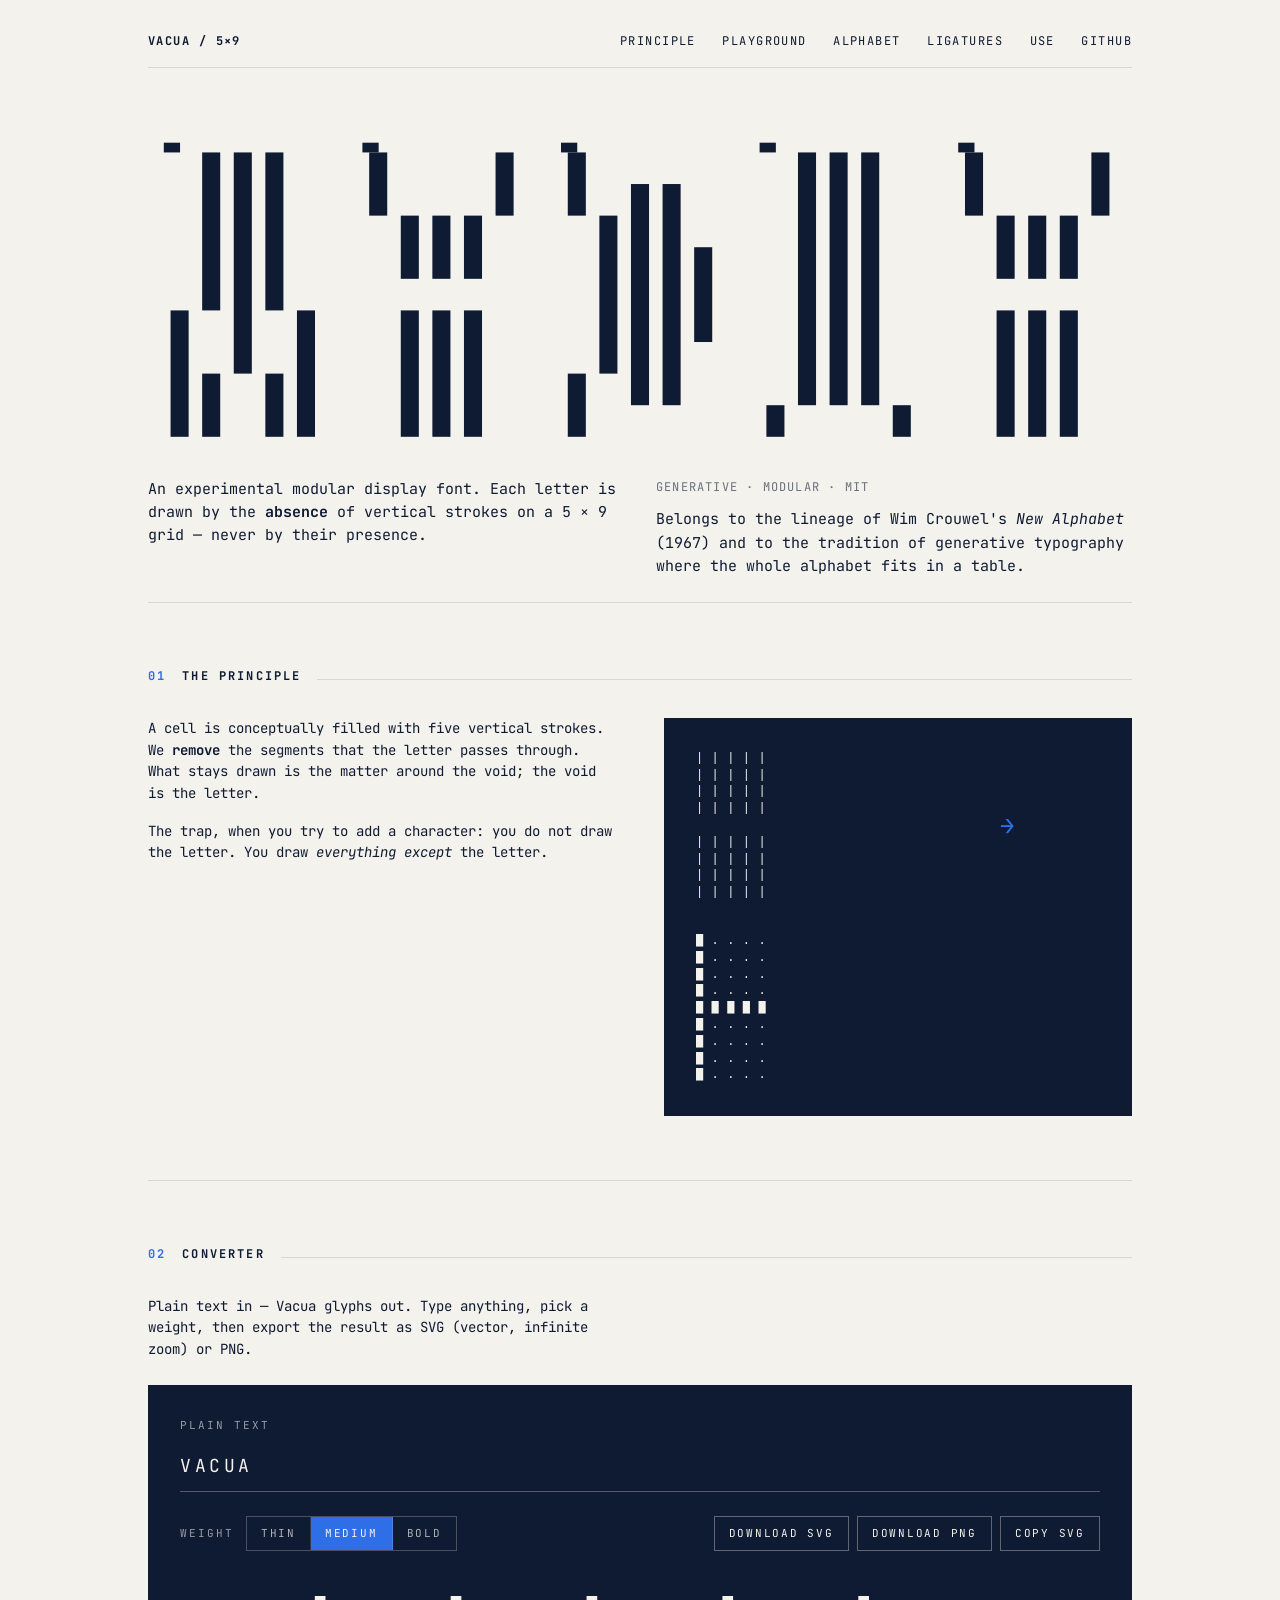
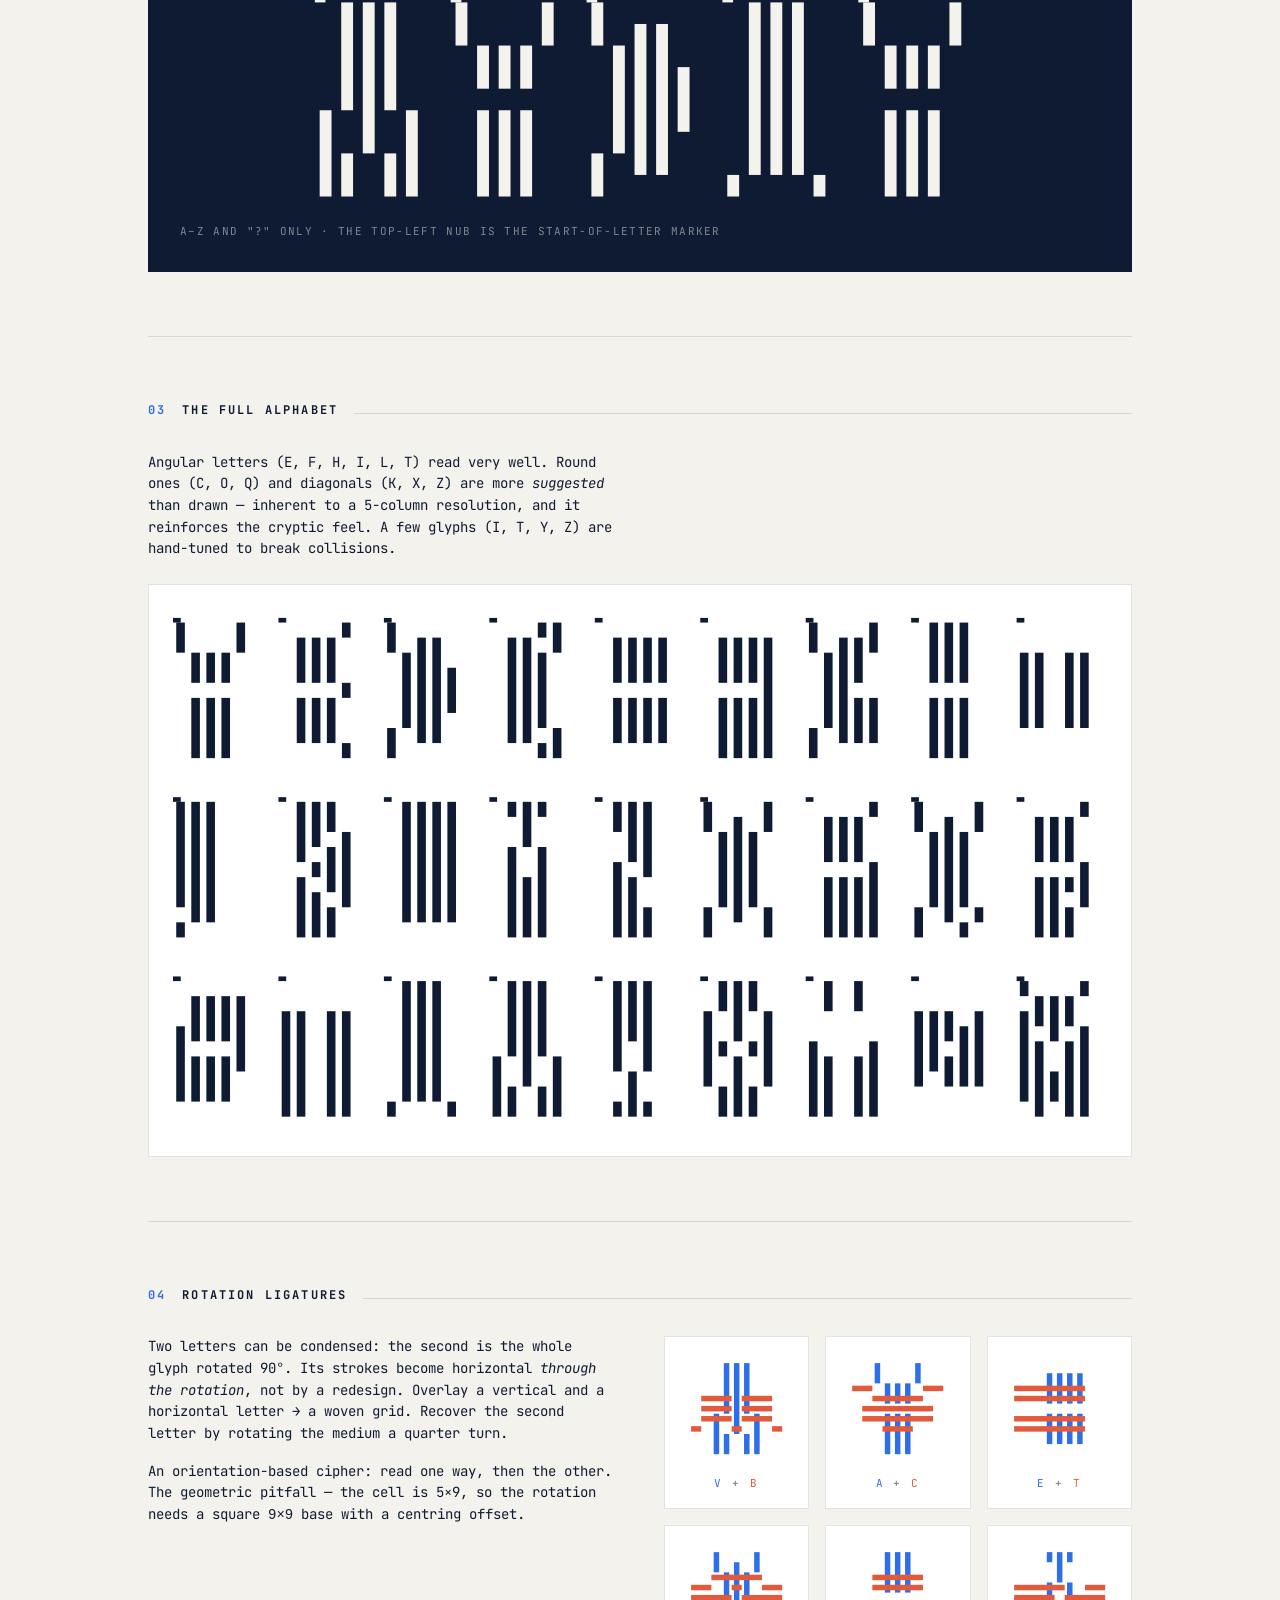
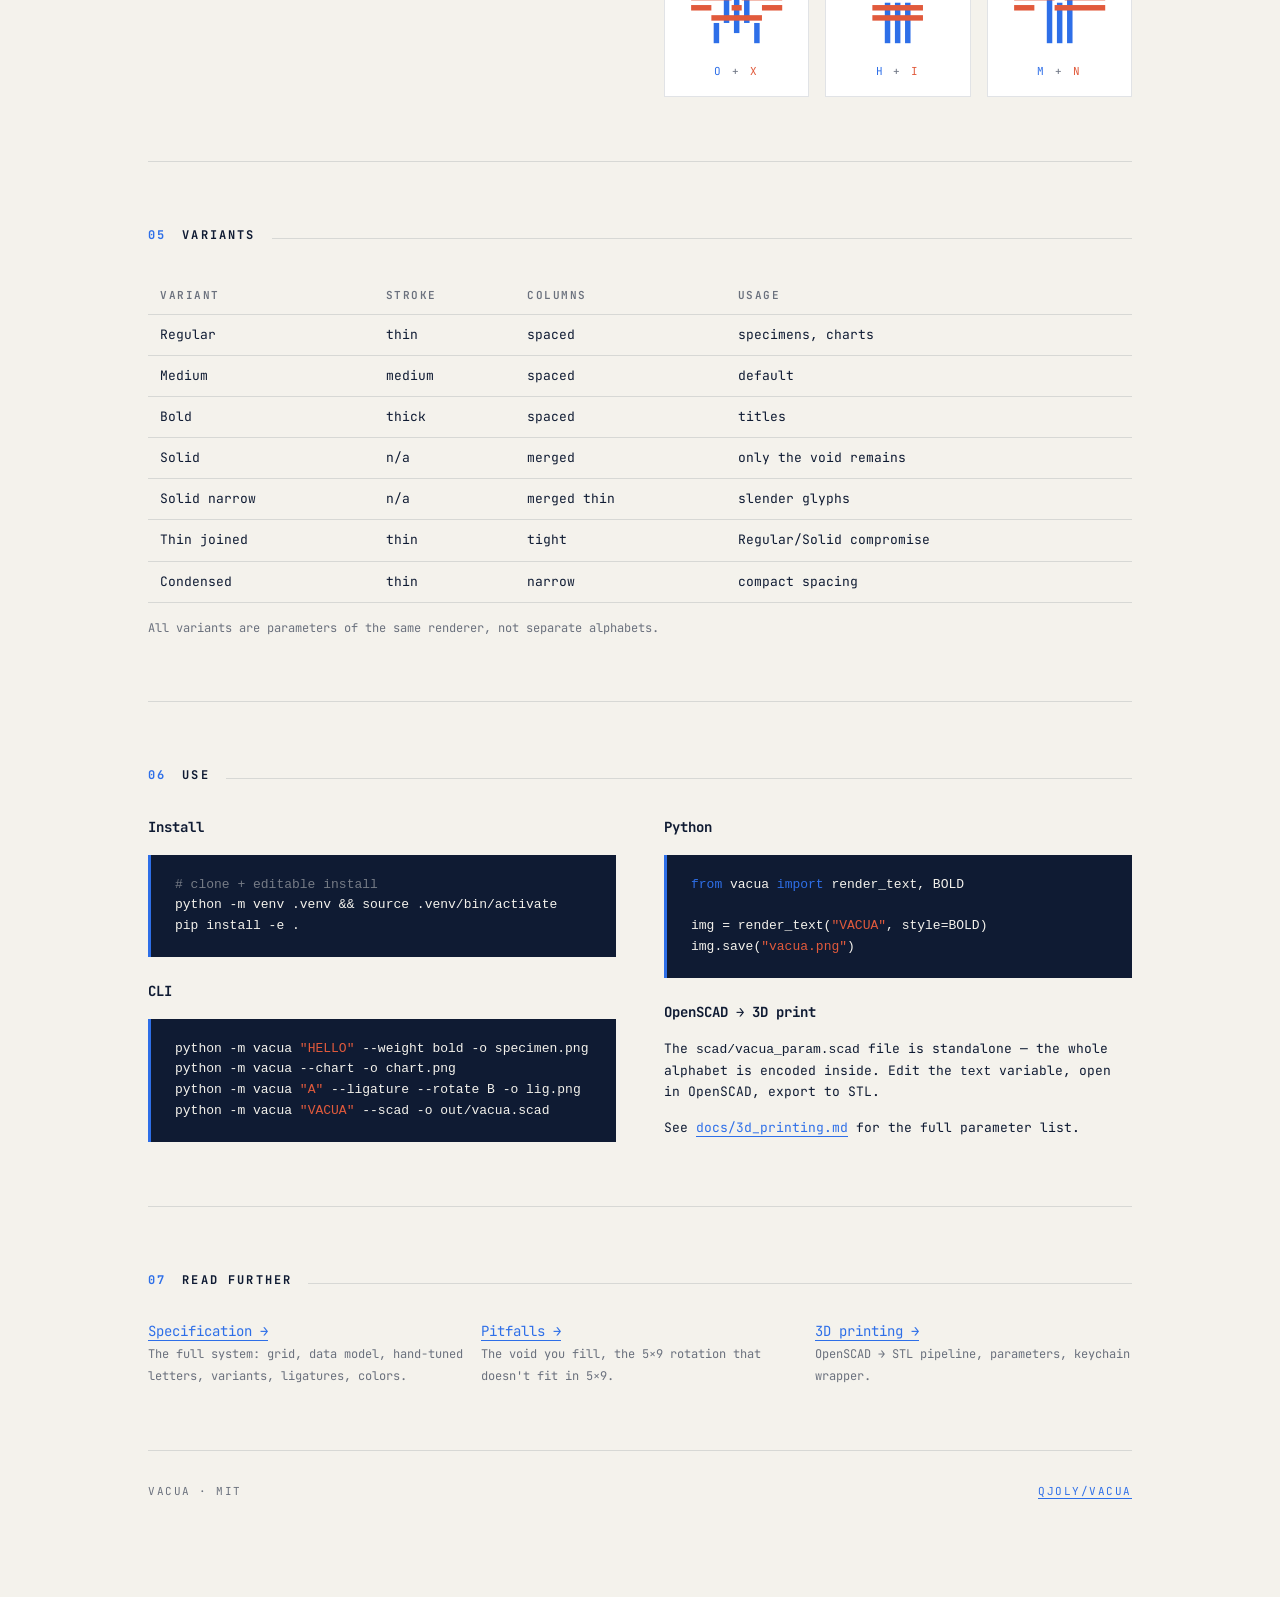
==== docs/index.html @ 7e3980c3 "Add GitHub Pages site — generative SVG renderer + text→Vacua converter Single-page docs/ site that m" ====
<!doctype html>
<html lang="en">
<head>
<meta charset="utf-8">
<meta name="viewport" content="width=device-width, initial-scale=1">
<title>Vacua — a negative-space font</title>
<meta name="description" content="Vacua: an experimental modular font where each letter is drawn by the absence of vertical strokes on a 5×9 grid.">
<link rel="canonical" href="https://qjoly.github.io/vacua/">

<!-- Open Graph (Discord, Facebook, LinkedIn, Bluesky, Slack, …) -->
<meta property="og:type" content="website">
<meta property="og:site_name" content="Vacua">
<meta property="og:title" content="Vacua — a negative-space font">
<meta property="og:description" content="An experimental modular display font. Each letter is drawn by the absence of vertical strokes on a 5 × 9 grid — never by their presence.">
<meta property="og:url" content="https://qjoly.github.io/vacua/">
<meta property="og:image" content="https://qjoly.github.io/vacua/og.png">
<meta property="og:image:width" content="1200">
<meta property="og:image:height" content="630">
<meta property="og:image:alt" content="The word VACUA rendered in the Vacua negative-space font.">
<meta property="og:locale" content="en_US">

<!-- Twitter / X -->
<meta name="twitter:card" content="summary_large_image">
<meta name="twitter:title" content="Vacua — a negative-space font">
<meta name="twitter:description" content="An experimental modular display font. Each letter is the absence of vertical strokes on a 5 × 9 grid.">
<meta name="twitter:image" content="https://qjoly.github.io/vacua/og.png">
<meta name="twitter:image:alt" content="The word VACUA rendered in the Vacua negative-space font.">
<meta name="twitter:creator" content="@qjoly">

<!-- Discord embed accent color -->
<meta name="theme-color" content="#F4F2EC">

<link rel="preconnect" href="https://fonts.googleapis.com">
<link rel="preconnect" href="https://fonts.gstatic.com" crossorigin>
<link href="https://fonts.googleapis.com/css2?family=JetBrains+Mono:wght@400;500;700&display=swap" rel="stylesheet">
<link rel="stylesheet" href="style.css">
</head>
<body>
<div class="page">

  <header class="top">
    <div class="brand">VACUA / 5×9</div>
    <nav>
      <a href="#principle">Principle</a>
      <a href="#play">Playground</a>
      <a href="#alphabet">Alphabet</a>
      <a href="#ligatures">Ligatures</a>
      <a href="#use">Use</a>
      <a href="https://github.com/qjoly/vacua">GitHub</a>
    </nav>
  </header>

  <div class="hero">
    <div class="word" id="hero-word"></div>
    <div class="strap">
      <p>
        An experimental modular display font. Each letter is drawn by the
        <strong>absence</strong> of vertical strokes on a 5 × 9 grid &mdash;
        never by their presence.
      </p>
      <div>
        <div class="meta">Generative · Modular · MIT</div>
        <p style="margin-top:12px">
          Belongs to the lineage of Wim Crouwel's <em>New Alphabet</em> (1967)
          and to the tradition of generative typography where the whole
          alphabet fits in a table.
        </p>
      </div>
    </div>
  </div>

  <section id="principle">
    <h2 class="section-title" data-num="01">The principle</h2>
    <div class="two-col">
      <div>
        <p>
          A cell is conceptually filled with five vertical strokes. We
          <strong>remove</strong> the segments that the letter passes through.
          What stays drawn is the matter around the void; the void is the
          letter.
        </p>
        <p>
          The trap, when you try to add a character: you do not draw the
          letter. You draw <em>everything except</em> the letter.
        </p>
      </div>
      <div class="principle-demo">
<pre>| | | | |
| | | | |
| | | | |
| | | | |

| | | | |
| | | | |
| | | | |
| | | | |</pre>
        <div class="arrow">&rarr;</div>
<pre>█ . . . .
█ . . . .
█ . . . .
█ . . . .
█ █ █ █ █
█ . . . .
█ . . . .
█ . . . .
█ . . . .</pre>
      </div>
    </div>
  </section>

  <section id="play">
    <h2 class="section-title" data-num="02">Converter</h2>
    <p style="margin-bottom:24px; max-width:60ch;">
      Plain text in &mdash; Vacua glyphs out. Type anything, pick a weight,
      then export the result as SVG (vector, infinite zoom) or PNG.
    </p>
    <div class="playground">
      <label for="vacua-input">Plain text</label>
      <input id="vacua-input" type="text" value="VACUA" spellcheck="false" autocomplete="off" placeholder="HELLO WORLD">

      <div class="controls">
        <div class="ctrl">
          <span class="ctrl-label">Weight</span>
          <div class="seg" id="weight-seg">
            <button type="button" data-w="thin">Thin</button>
            <button type="button" data-w="medium" class="on">Medium</button>
            <button type="button" data-w="bold">Bold</button>
          </div>
        </div>
        <div class="ctrl-spacer"></div>
        <div class="ctrl-actions">
          <button type="button" id="dl-svg">Download SVG</button>
          <button type="button" id="dl-png">Download PNG</button>
          <button type="button" id="copy-svg">Copy SVG</button>
        </div>
      </div>

      <div class="render" id="vacua-render"></div>
      <div class="hint" id="convert-hint">A–Z and "?" only · the top-left nub is the start-of-letter marker</div>
    </div>
  </section>

  <section id="alphabet">
    <h2 class="section-title" data-num="03">The full alphabet</h2>
    <p style="margin-bottom:24px; max-width:60ch;">
      Angular letters (E, F, H, I, L, T) read very well. Round ones (C, O, Q)
      and diagonals (K, X, Z) are more <em>suggested</em> than drawn &mdash;
      inherent to a 5-column resolution, and it reinforces the cryptic feel.
      A few glyphs (I, T, Y, Z) are hand-tuned to break collisions.
    </p>
    <div class="chart-wrap" id="chart"></div>
  </section>

  <section id="ligatures">
    <h2 class="section-title" data-num="04">Rotation ligatures</h2>
    <div class="two-col">
      <div>
        <p>
          Two letters can be condensed: the second is the whole glyph rotated
          90°. Its strokes become horizontal <em>through the rotation</em>,
          not by a redesign. Overlay a vertical and a horizontal letter
          &rarr; a woven grid. Recover the second letter by rotating the
          medium a quarter turn.
        </p>
        <p>
          An orientation-based cipher: read one way, then the other. The
          geometric pitfall &mdash; the cell is 5×9, so the rotation needs a
          square <code>9×9</code> base with a centring offset.
        </p>
      </div>
      <div class="lig-grid" id="lig-grid"></div>
    </div>
  </section>

  <section id="variants">
    <h2 class="section-title" data-num="05">Variants</h2>
    <table class="variants-table">
      <thead><tr><th>Variant</th><th>Stroke</th><th>Columns</th><th>Usage</th></tr></thead>
      <tbody>
        <tr><td>Regular</td><td>thin</td><td>spaced</td><td>specimens, charts</td></tr>
        <tr><td>Medium</td><td>medium</td><td>spaced</td><td>default</td></tr>
        <tr><td>Bold</td><td>thick</td><td>spaced</td><td>titles</td></tr>
        <tr><td>Solid</td><td>n/a</td><td>merged</td><td>only the void remains</td></tr>
        <tr><td>Solid narrow</td><td>n/a</td><td>merged thin</td><td>slender glyphs</td></tr>
        <tr><td>Thin joined</td><td>thin</td><td>tight</td><td>Regular/Solid compromise</td></tr>
        <tr><td>Condensed</td><td>thin</td><td>narrow</td><td>compact spacing</td></tr>
      </tbody>
    </table>
    <p style="margin-top:16px; color:var(--muted); font-size:12px;">
      All variants are parameters of the same renderer, not separate alphabets.
    </p>
  </section>

  <section id="use">
    <h2 class="section-title" data-num="06">Use</h2>
    <div class="two-col">
      <div>
        <p><strong>Install</strong></p>
<pre class="code"><span class="c"># clone + editable install</span>
python -m venv .venv &amp;&amp; source .venv/bin/activate
pip install -e .</pre>

        <p style="margin-top:24px"><strong>CLI</strong></p>
<pre class="code">python -m vacua <span class="s">"HELLO"</span> --weight bold -o specimen.png
python -m vacua --chart -o chart.png
python -m vacua <span class="s">"A"</span> --ligature --rotate B -o lig.png
python -m vacua <span class="s">"VACUA"</span> --scad -o out/vacua.scad</pre>
      </div>
      <div>
        <p><strong>Python</strong></p>
<pre class="code"><span class="k">from</span> vacua <span class="k">import</span> render_text, BOLD

img = render_text(<span class="s">"VACUA"</span>, style=BOLD)
img.save(<span class="s">"vacua.png"</span>)</pre>

        <p style="margin-top:24px"><strong>OpenSCAD &rarr; 3D print</strong></p>
        <p style="font-size:13px;">
          The <code>scad/vacua_param.scad</code> file is standalone &mdash; the
          whole alphabet is encoded inside. Edit the <code>text</code>
          variable, open in OpenSCAD, export to STL.
        </p>
        <p style="font-size:13px;">
          See <a href="3d_printing.md">docs/3d_printing.md</a> for the full
          parameter list.
        </p>
      </div>
    </div>
  </section>

  <section id="docs">
    <h2 class="section-title" data-num="07">Read further</h2>
    <ul style="list-style:none; padding:0; margin:0; display:grid; grid-template-columns:repeat(auto-fit,minmax(220px,1fr)); gap:16px;">
      <li><a href="specification.md">Specification &rarr;</a><br><span style="color:var(--muted); font-size:12px;">The full system: grid, data model, hand-tuned letters, variants, ligatures, colors.</span></li>
      <li><a href="pitfalls.md">Pitfalls &rarr;</a><br><span style="color:var(--muted); font-size:12px;">The void you fill, the 5×9 rotation that doesn't fit in 5×9.</span></li>
      <li><a href="3d_printing.md">3D printing &rarr;</a><br><span style="color:var(--muted); font-size:12px;">OpenSCAD → STL pipeline, parameters, keychain wrapper.</span></li>
    </ul>
  </section>

  <footer class="bottom">
    <div>VACUA · MIT</div>
    <div><a href="https://github.com/qjoly/vacua">qjoly/vacua</a></div>
  </footer>

</div>

<script src="vacua.js"></script>
<script>
  // Hero — large "VACUA".
  document.getElementById("hero-word").innerHTML =
    Vacua.renderWord("VACUA", { cell: 28, barW: 16, gap: 36 });

  // Converter — text → Vacua SVG, with weight selector and export.
  const input = document.getElementById("vacua-input");
  const render = document.getElementById("vacua-render");
  const hint = document.getElementById("convert-hint");
  const weightSeg = document.getElementById("weight-seg");

  // barW per weight, at cell=20.
  const WEIGHTS = { thin: 6, medium: 11, bold: 15 };
  let weight = "medium";

  function currentText() {
    return (input.value || "").toUpperCase();
  }

  function unsupportedChars(t) {
    const bad = new Set();
    for (const ch of t) {
      if (ch === " ") continue;
      if (!Vacua.INK_BANDS[ch]) bad.add(ch);
    }
    return [...bad];
  }

  function paint() {
    const t = currentText() || " ";
    const barW = WEIGHTS[weight];
    render.innerHTML = Vacua.renderWord(t, { cell: 20, barW, gap: 26, color: "#F4F2EC" });
    const bad = unsupportedChars(t);
    if (bad.length) {
      hint.textContent = `Ignored (not in alphabet): ${bad.map(c => JSON.stringify(c)).join(" ")}`;
      hint.style.color = "#E15A3C";
    } else {
      hint.textContent = `A–Z and "?" only · the top-left nub is the start-of-letter marker`;
      hint.style.color = "";
    }
  }

  input.addEventListener("input", paint);
  weightSeg.addEventListener("click", e => {
    const btn = e.target.closest("button[data-w]");
    if (!btn) return;
    weight = btn.dataset.w;
    [...weightSeg.querySelectorAll("button")].forEach(b => b.classList.toggle("on", b === btn));
    paint();
  });
  paint();

  // Exports — re-render at a chosen color for download (dark on paper).
  function exportSVG() {
    const t = currentText() || " ";
    return Vacua.renderWord(t, { cell: 20, barW: WEIGHTS[weight], gap: 26, color: "#0F1B33" });
  }

  function safeName() {
    const t = currentText().replace(/[^A-Z0-9?]+/g, "_").replace(/^_+|_+$/g, "");
    return (t || "vacua") + "-" + weight;
  }

  function downloadBlob(blob, filename) {
    const url = URL.createObjectURL(blob);
    const a = document.createElement("a");
    a.href = url; a.download = filename;
    document.body.appendChild(a); a.click(); a.remove();
    setTimeout(() => URL.revokeObjectURL(url), 1000);
  }

  document.getElementById("dl-svg").addEventListener("click", () => {
    downloadBlob(new Blob([exportSVG()], { type: "image/svg+xml" }), safeName() + ".svg");
  });

  document.getElementById("dl-png").addEventListener("click", () => {
    const svgText = exportSVG();
    // Parse the SVG to read its viewBox → target 4× upscale for crispness.
    const vb = svgText.match(/viewBox="([^"]+)"/);
    const [, , w, h] = (vb ? vb[1] : "0 0 100 100").split(/\s+/).map(Number);
    const scale = 4;
    const canvas = document.createElement("canvas");
    canvas.width = Math.ceil(w * scale);
    canvas.height = Math.ceil(h * scale);
    const ctx = canvas.getContext("2d");
    ctx.fillStyle = "#F4F2EC";
    ctx.fillRect(0, 0, canvas.width, canvas.height);
    const img = new Image();
    const blob = new Blob([svgText], { type: "image/svg+xml" });
    const url = URL.createObjectURL(blob);
    img.onload = () => {
      ctx.drawImage(img, 0, 0, canvas.width, canvas.height);
      URL.revokeObjectURL(url);
      canvas.toBlob(b => downloadBlob(b, safeName() + ".png"), "image/png");
    };
    img.src = url;
  });

  document.getElementById("copy-svg").addEventListener("click", async () => {
    const btn = document.getElementById("copy-svg");
    const orig = btn.textContent;
    try {
      await navigator.clipboard.writeText(exportSVG());
      btn.textContent = "Copied ✓";
    } catch {
      btn.textContent = "Copy failed";
    }
    setTimeout(() => { btn.textContent = orig; }, 1400);
  });

  // Full alphabet chart.
  document.getElementById("chart").innerHTML = Vacua.renderChart({ cell: 14, barW: 8, cols: 9 });

  // Some pretty ligature pairs.
  const pairs = [["V","B"], ["A","C"], ["E","T"], ["O","X"], ["H","I"], ["M","N"]];
  document.getElementById("lig-grid").innerHTML = pairs.map(([a,b]) => `
    <div class="lig-cell">
      ${Vacua.renderLigature(a, b, { cell: 12, barW: 6.5 })}
      <div class="pair"><span class="a">${a}</span> + <span class="b">${b}</span></div>
    </div>`).join("");
</script>
</body>
</html>
---- docs/style.css ----
/* Vacua — site stylesheet.
   Palette from docs/specification.md §8:
     paper #F4F2EC, dark #0F1B33, blue #2E6FE8, red #E15A3C. */

:root {
  --paper: #F4F2EC;
  --dark: #0F1B33;
  --blue: #2E6FE8;
  --red: #E15A3C;
  --line: rgba(15, 27, 51, 0.12);
  --muted: rgba(15, 27, 51, 0.6);
  --cell: 14px;
}

* { box-sizing: border-box; }

html, body {
  margin: 0;
  padding: 0;
  background: var(--paper);
  color: var(--dark);
  font-family: "JetBrains Mono", "IBM Plex Mono", "SF Mono", ui-monospace, Menlo, monospace;
  font-size: 14px;
  line-height: 1.55;
  -webkit-font-smoothing: antialiased;
}

a { color: var(--blue); text-decoration: none; border-bottom: 1px solid currentColor; }
a:hover { color: var(--red); }

/* The whole page rides on a 5-column grid — quiet reference to the glyph grid. */
.page {
  max-width: 1080px;
  margin: 0 auto;
  padding: 32px clamp(16px, 4vw, 48px) 96px;
}

header.top {
  display: flex;
  justify-content: space-between;
  align-items: baseline;
  padding-bottom: 16px;
  border-bottom: 1px solid var(--line);
  font-size: 12px;
  letter-spacing: 0.12em;
  text-transform: uppercase;
}
header.top .brand { font-weight: 700; }
header.top nav a { margin-left: 18px; border: 0; color: var(--dark); }
header.top nav a:hover { color: var(--blue); }

/* HERO ───────────────────────────────────────────────────────── */
.hero {
  padding: 56px 0 24px;
  border-bottom: 1px solid var(--line);
}
.hero .word {
  width: 100%;
  display: block;
}
.hero .word svg {
  width: 100%;
  height: auto;
  display: block;
}
.hero .strap {
  display: grid;
  grid-template-columns: 1fr 1fr;
  gap: 32px;
  margin-top: 32px;
  font-size: 15px;
}
.hero .strap p { margin: 0; }
.hero .strap .meta { color: var(--muted); font-size: 12px; letter-spacing: 0.1em; text-transform: uppercase; }
@media (max-width: 720px) { .hero .strap { grid-template-columns: 1fr; } }

/* SECTIONS ───────────────────────────────────────────────────── */
section { padding: 64px 0; border-bottom: 1px solid var(--line); }
section:last-of-type { border-bottom: 0; }

h2.section-title {
  margin: 0 0 32px;
  font-size: 12px;
  letter-spacing: 0.18em;
  text-transform: uppercase;
  font-weight: 700;
  display: flex;
  align-items: baseline;
  gap: 16px;
}
h2.section-title::before {
  content: attr(data-num);
  color: var(--blue);
  font-weight: 700;
}
h2.section-title::after {
  content: "";
  flex: 1;
  height: 1px;
  background: var(--line);
}

.two-col {
  display: grid;
  grid-template-columns: 1fr 1fr;
  gap: 48px;
  align-items: start;
}
@media (max-width: 720px) { .two-col { grid-template-columns: 1fr; gap: 24px; } }

/* PRINCIPLE ──────────────────────────────────────────────────── */
.principle-demo {
  background: var(--dark);
  color: var(--paper);
  padding: 32px;
  display: grid;
  grid-template-columns: 1fr 1fr;
  align-items: center;
  gap: 32px;
  font-family: "JetBrains Mono", monospace;
}
.principle-demo pre {
  margin: 0;
  font-size: 12px;
  line-height: 1.4;
  white-space: pre;
  letter-spacing: 0.05em;
}
.principle-demo .arrow {
  text-align: center;
  font-size: 24px;
  color: var(--blue);
}
@media (max-width: 720px) {
  .principle-demo { grid-template-columns: 1fr; }
  .principle-demo .arrow { transform: rotate(90deg); }
}

/* PLAYGROUND ─────────────────────────────────────────────────── */
.playground {
  background: var(--dark);
  color: var(--paper);
  padding: 32px;
}
.playground label {
  display: block;
  font-size: 11px;
  letter-spacing: 0.18em;
  text-transform: uppercase;
  margin-bottom: 12px;
  color: rgba(244, 242, 236, 0.6);
}
.playground input {
  width: 100%;
  background: transparent;
  border: 0;
  border-bottom: 1px solid rgba(244, 242, 236, 0.3);
  color: var(--paper);
  padding: 8px 0 14px;
  font-family: inherit;
  font-size: 18px;
  letter-spacing: 0.2em;
  text-transform: uppercase;
  outline: none;
}
.playground input:focus { border-bottom-color: var(--blue); }
.playground .render {
  margin-top: 32px;
  min-height: 120px;
  display: flex;
  align-items: center;
  justify-content: center;
}
.playground .render svg {
  max-width: 100%;
  max-height: 220px;
  width: auto;
  height: auto;
}
.playground .hint {
  margin-top: 20px;
  font-size: 11px;
  letter-spacing: 0.12em;
  text-transform: uppercase;
  color: rgba(244, 242, 236, 0.5);
}

/* Converter controls — weight selector + export buttons. */
.playground .controls {
  margin-top: 24px;
  display: flex;
  flex-wrap: wrap;
  align-items: center;
  gap: 24px;
}
.playground .ctrl-spacer { flex: 1; }
.playground .ctrl {
  display: flex;
  align-items: center;
  gap: 12px;
}
.playground .ctrl-label {
  font-size: 11px;
  letter-spacing: 0.18em;
  text-transform: uppercase;
  color: rgba(244, 242, 236, 0.6);
}
.playground .seg {
  display: inline-flex;
  border: 1px solid rgba(244, 242, 236, 0.25);
}
.playground .seg button {
  background: transparent;
  border: 0;
  border-right: 1px solid rgba(244, 242, 236, 0.15);
  color: rgba(244, 242, 236, 0.7);
  font: inherit;
  font-size: 11px;
  letter-spacing: 0.16em;
  text-transform: uppercase;
  padding: 8px 14px;
  cursor: pointer;
}
.playground .seg button:last-child { border-right: 0; }
.playground .seg button:hover { color: var(--paper); }
.playground .seg button.on {
  background: var(--blue);
  color: var(--paper);
}
.playground .ctrl-actions {
  display: flex;
  gap: 8px;
  flex-wrap: wrap;
}
.playground .ctrl-actions button {
  background: transparent;
  border: 1px solid rgba(244, 242, 236, 0.35);
  color: var(--paper);
  font: inherit;
  font-size: 11px;
  letter-spacing: 0.16em;
  text-transform: uppercase;
  padding: 8px 14px;
  cursor: pointer;
  transition: background 0.12s, color 0.12s, border-color 0.12s;
}
.playground .ctrl-actions button:hover {
  background: var(--paper);
  color: var(--dark);
  border-color: var(--paper);
}
.playground .ctrl-actions button:active { background: var(--blue); border-color: var(--blue); color: var(--paper); }

/* CHART ──────────────────────────────────────────────────────── */
.chart-wrap {
  padding: 24px;
  border: 1px solid var(--line);
  background: #FFFFFF;
}
.chart-wrap svg { width: 100%; height: auto; display: block; }

/* LIGATURES ──────────────────────────────────────────────────── */
.lig-grid {
  display: grid;
  grid-template-columns: repeat(auto-fit, minmax(140px, 1fr));
  gap: 16px;
}
.lig-cell {
  border: 1px solid var(--line);
  padding: 16px;
  background: #FFFFFF;
  display: flex;
  flex-direction: column;
  align-items: center;
  gap: 10px;
}
.lig-cell svg { width: 100%; height: auto; max-width: 140px; }
.lig-cell .pair {
  font-size: 11px;
  letter-spacing: 0.18em;
  color: var(--muted);
}
.lig-cell .pair .a { color: var(--blue); }
.lig-cell .pair .b { color: var(--red); }

/* VARIANTS ───────────────────────────────────────────────────── */
.variants-table {
  width: 100%;
  border-collapse: collapse;
  font-size: 13px;
}
.variants-table th, .variants-table td {
  text-align: left;
  padding: 10px 12px;
  border-bottom: 1px solid var(--line);
}
.variants-table th {
  font-size: 11px;
  letter-spacing: 0.14em;
  text-transform: uppercase;
  color: var(--muted);
  font-weight: 600;
}

/* CODE ───────────────────────────────────────────────────────── */
pre.code {
  background: var(--dark);
  color: var(--paper);
  padding: 20px 24px;
  margin: 0;
  font-size: 13px;
  line-height: 1.6;
  overflow-x: auto;
  border-left: 3px solid var(--blue);
}
pre.code .c { color: rgba(244, 242, 236, 0.45); }
pre.code .k { color: var(--blue); }
pre.code .s { color: var(--red); }

/* FOOTER ─────────────────────────────────────────────────────── */
footer.bottom {
  padding-top: 32px;
  border-top: 1px solid var(--line);
  display: flex;
  justify-content: space-between;
  font-size: 11px;
  letter-spacing: 0.14em;
  text-transform: uppercase;
  color: var(--muted);
}

p { margin: 0 0 16px; }
p:last-child { margin-bottom: 0; }

/* Subtle background grid — five vertical lines on the page itself. */
body::before {
  content: "";
  position: fixed;
  inset: 0;
  pointer-events: none;
  background-image: repeating-linear-gradient(
    to right,
    transparent 0,
    transparent calc(20% - 1px),
    rgba(15, 27, 51, 0.025) calc(20% - 1px),
    rgba(15, 27, 51, 0.025) 20%
  );
  z-index: -1;
}
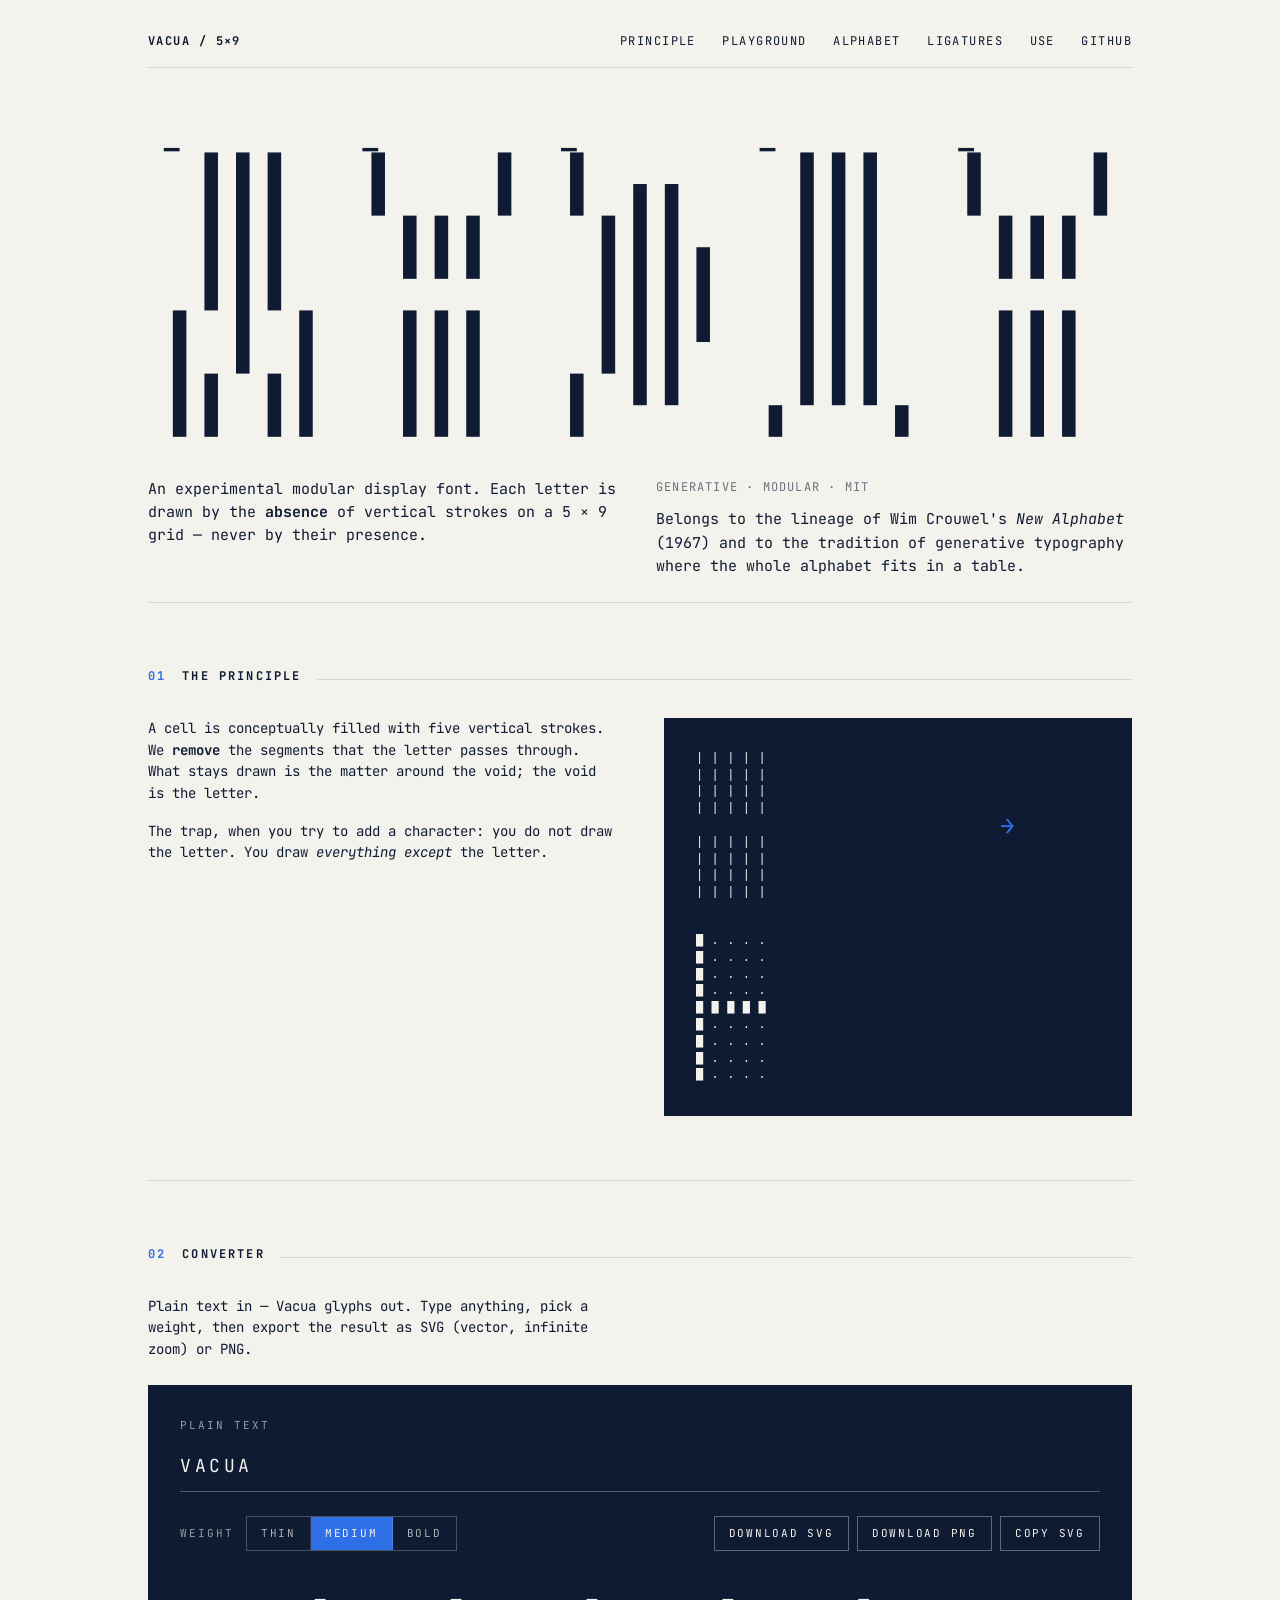
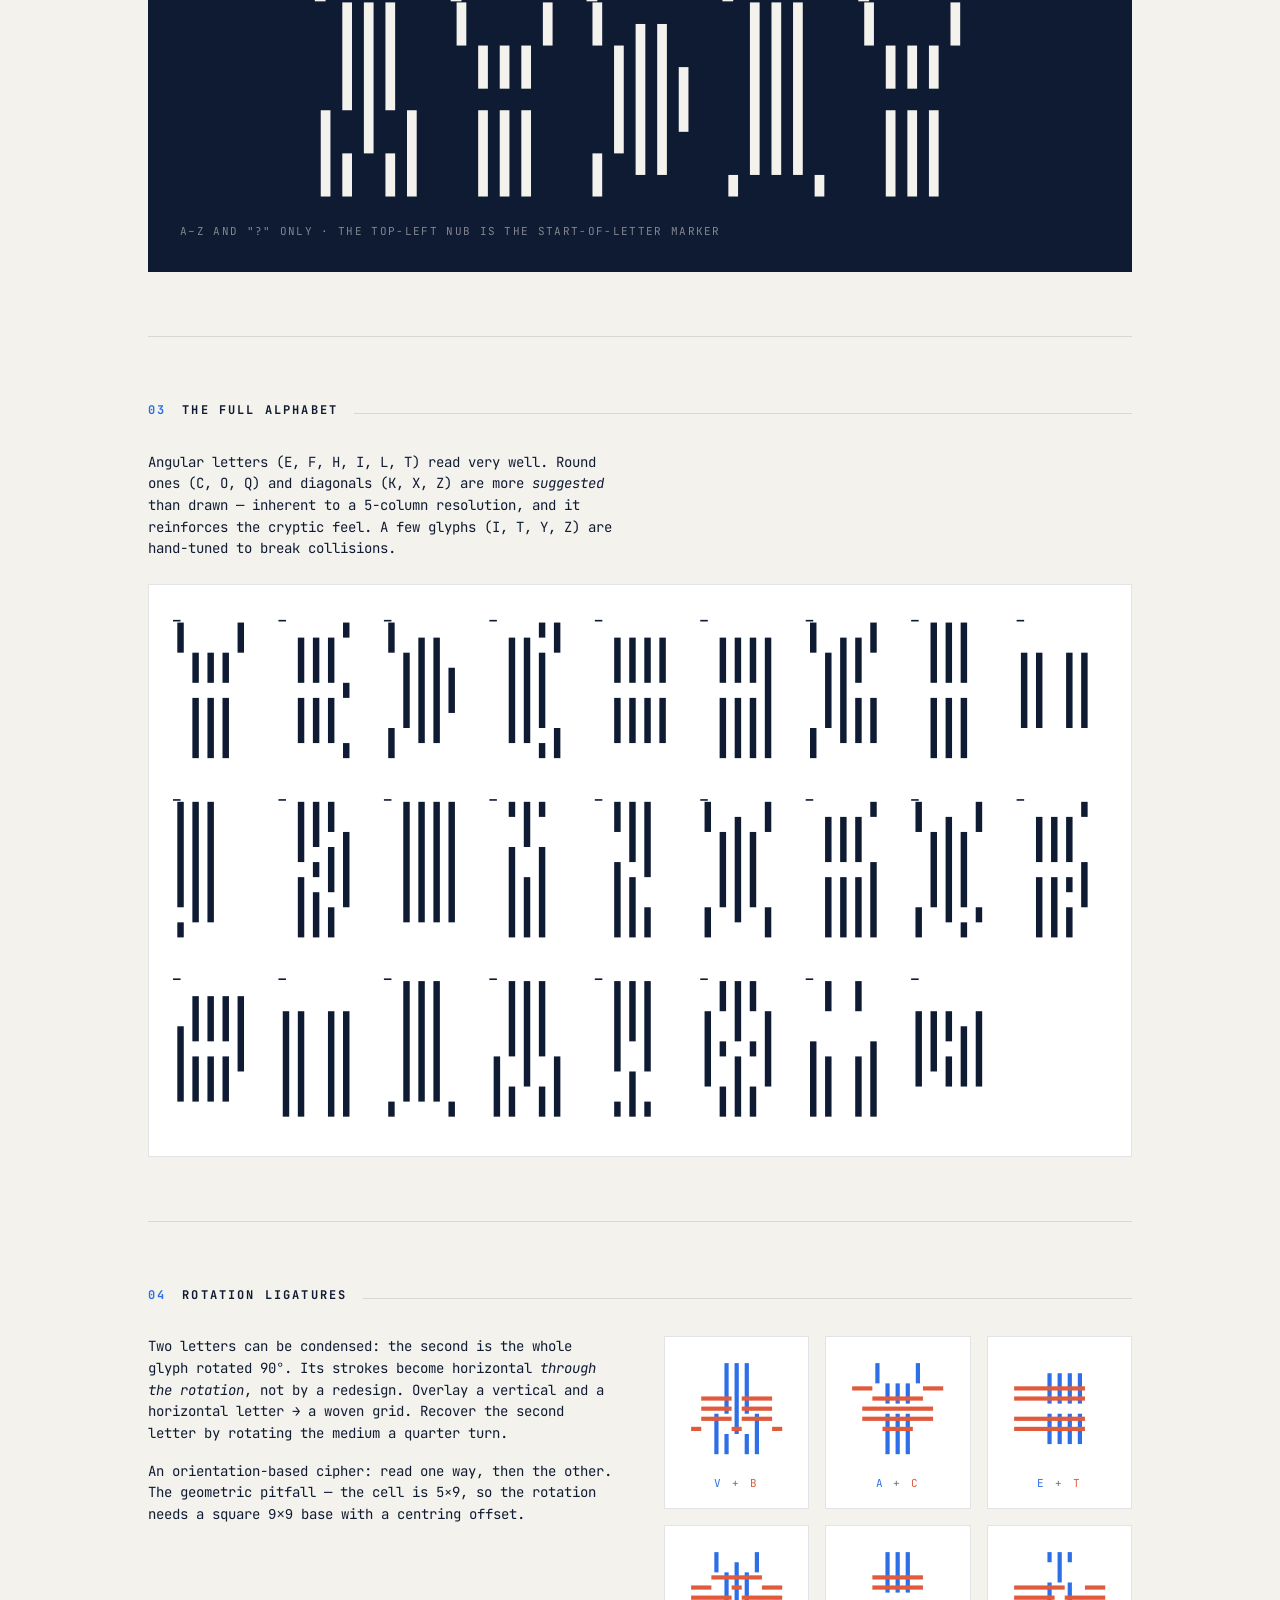
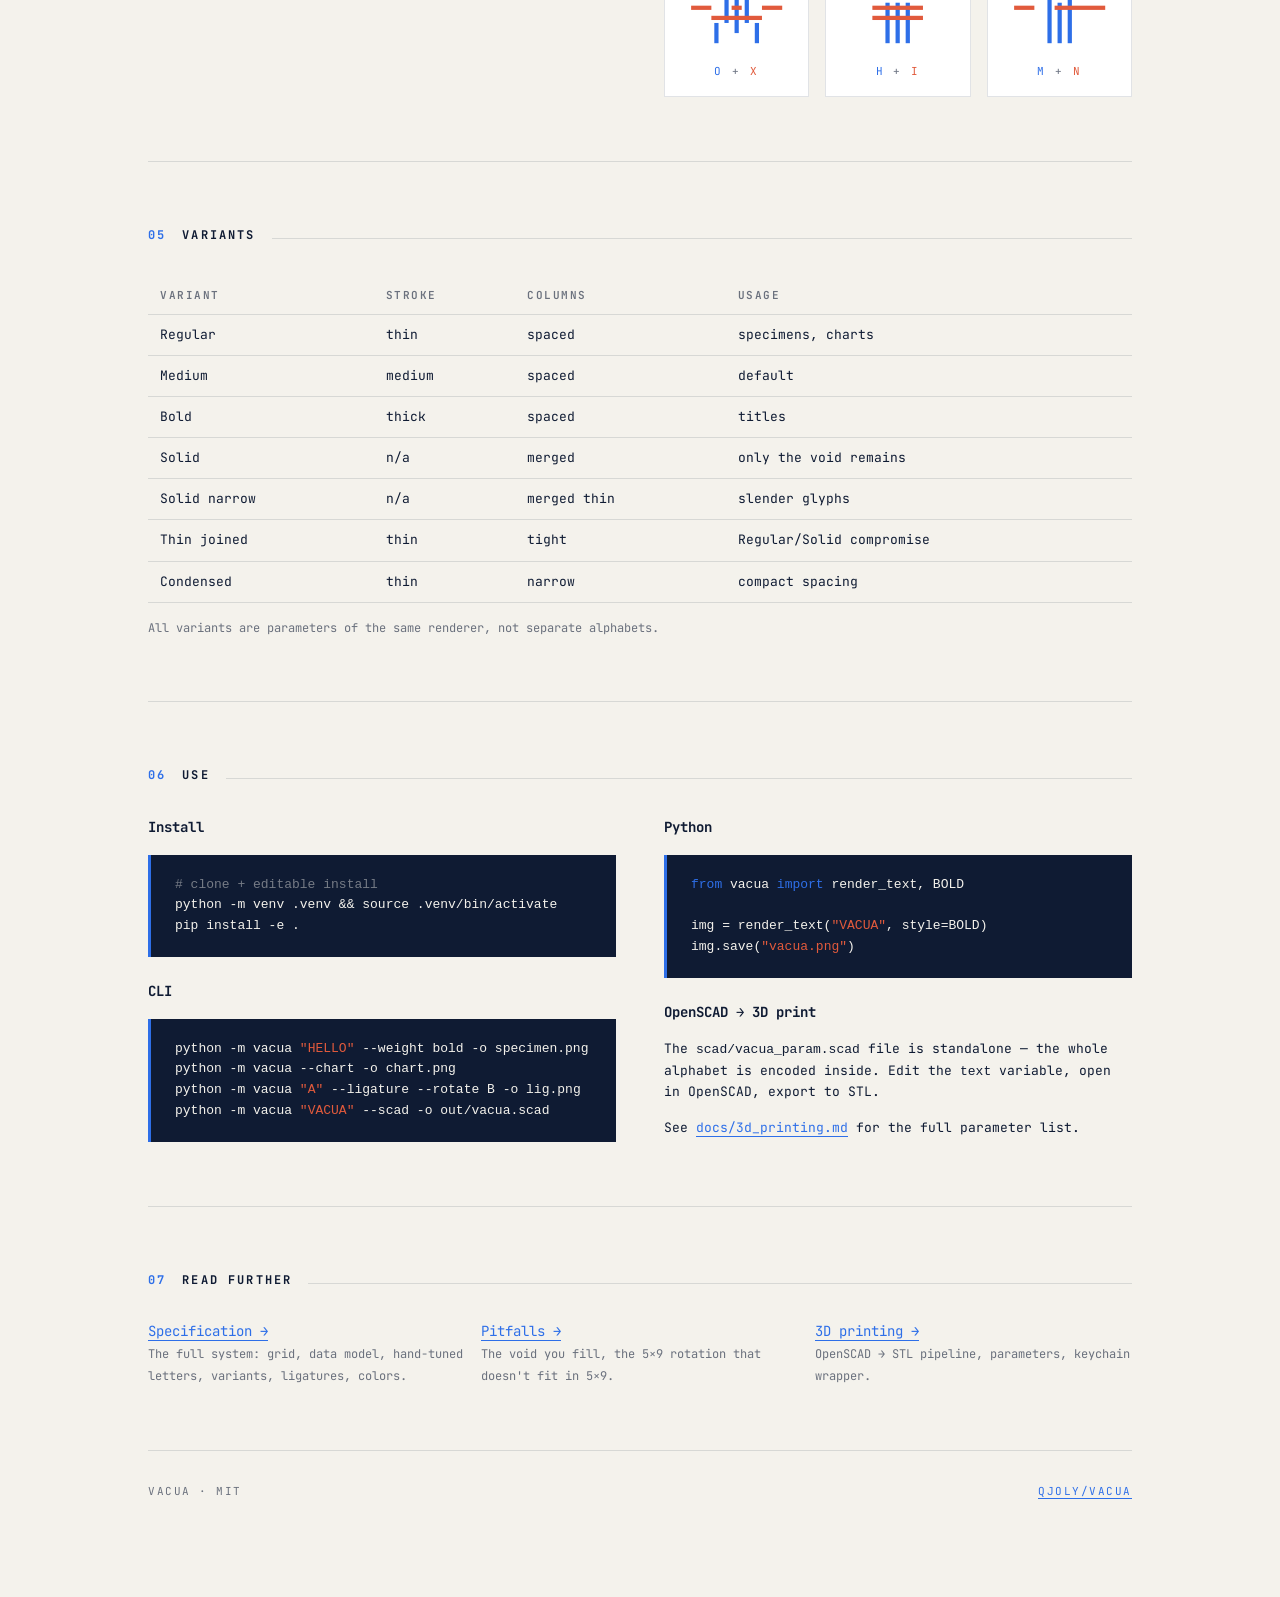
==== commit 54da0f10: "Match Python stroke ratios in the SVG renderer — fix chunky I & friends The JS renderer was using ba" ====
--- a/docs/index.html
+++ b/docs/index.html
@@ -245,9 +245,9 @@
 
 <script src="vacua.js"></script>
 <script>
-  // Hero — large "VACUA".
+  // Hero — large "VACUA". barW/cell = 0.43 matches Python MEDIUM (6/14).
   document.getElementById("hero-word").innerHTML =
-    Vacua.renderWord("VACUA", { cell: 28, barW: 16, gap: 36 });
+    Vacua.renderWord("VACUA", { cell: 28, barW: 12, gap: 36 });
 
   // Converter — text → Vacua SVG, with weight selector and export.
   const input = document.getElementById("vacua-input");
@@ -255,8 +255,9 @@
   const hint = document.getElementById("convert-hint");
   const weightSeg = document.getElementById("weight-seg");
 
-  // barW per weight, at cell=20.
-  const WEIGHTS = { thin: 6, medium: 11, bold: 15 };
+  // barW per weight at cell=20, matching Python variants.py ratios
+  // (REGULAR 4/14, MEDIUM 6/14, BOLD 9/14) scaled to cell=20.
+  const WEIGHTS = { thin: 6, medium: 9, bold: 13 };
   let weight = "medium";
 
   function currentText() {
@@ -354,14 +355,14 @@
     setTimeout(() => { btn.textContent = orig; }, 1400);
   });
 
-  // Full alphabet chart.
-  document.getElementById("chart").innerHTML = Vacua.renderChart({ cell: 14, barW: 8, cols: 9 });
+  // Full alphabet chart — Python MEDIUM ratio (6/14).
+  document.getElementById("chart").innerHTML = Vacua.renderChart({ cell: 14, barW: 6, cols: 9 });
 
   // Some pretty ligature pairs.
   const pairs = [["V","B"], ["A","C"], ["E","T"], ["O","X"], ["H","I"], ["M","N"]];
   document.getElementById("lig-grid").innerHTML = pairs.map(([a,b]) => `
     <div class="lig-cell">
-      ${Vacua.renderLigature(a, b, { cell: 12, barW: 6.5 })}
+      ${Vacua.renderLigature(a, b, { cell: 12, barW: 5 })}
       <div class="pair"><span class="a">${a}</span> + <span class="b">${b}</span></div>
     </div>`).join("");
 </script>
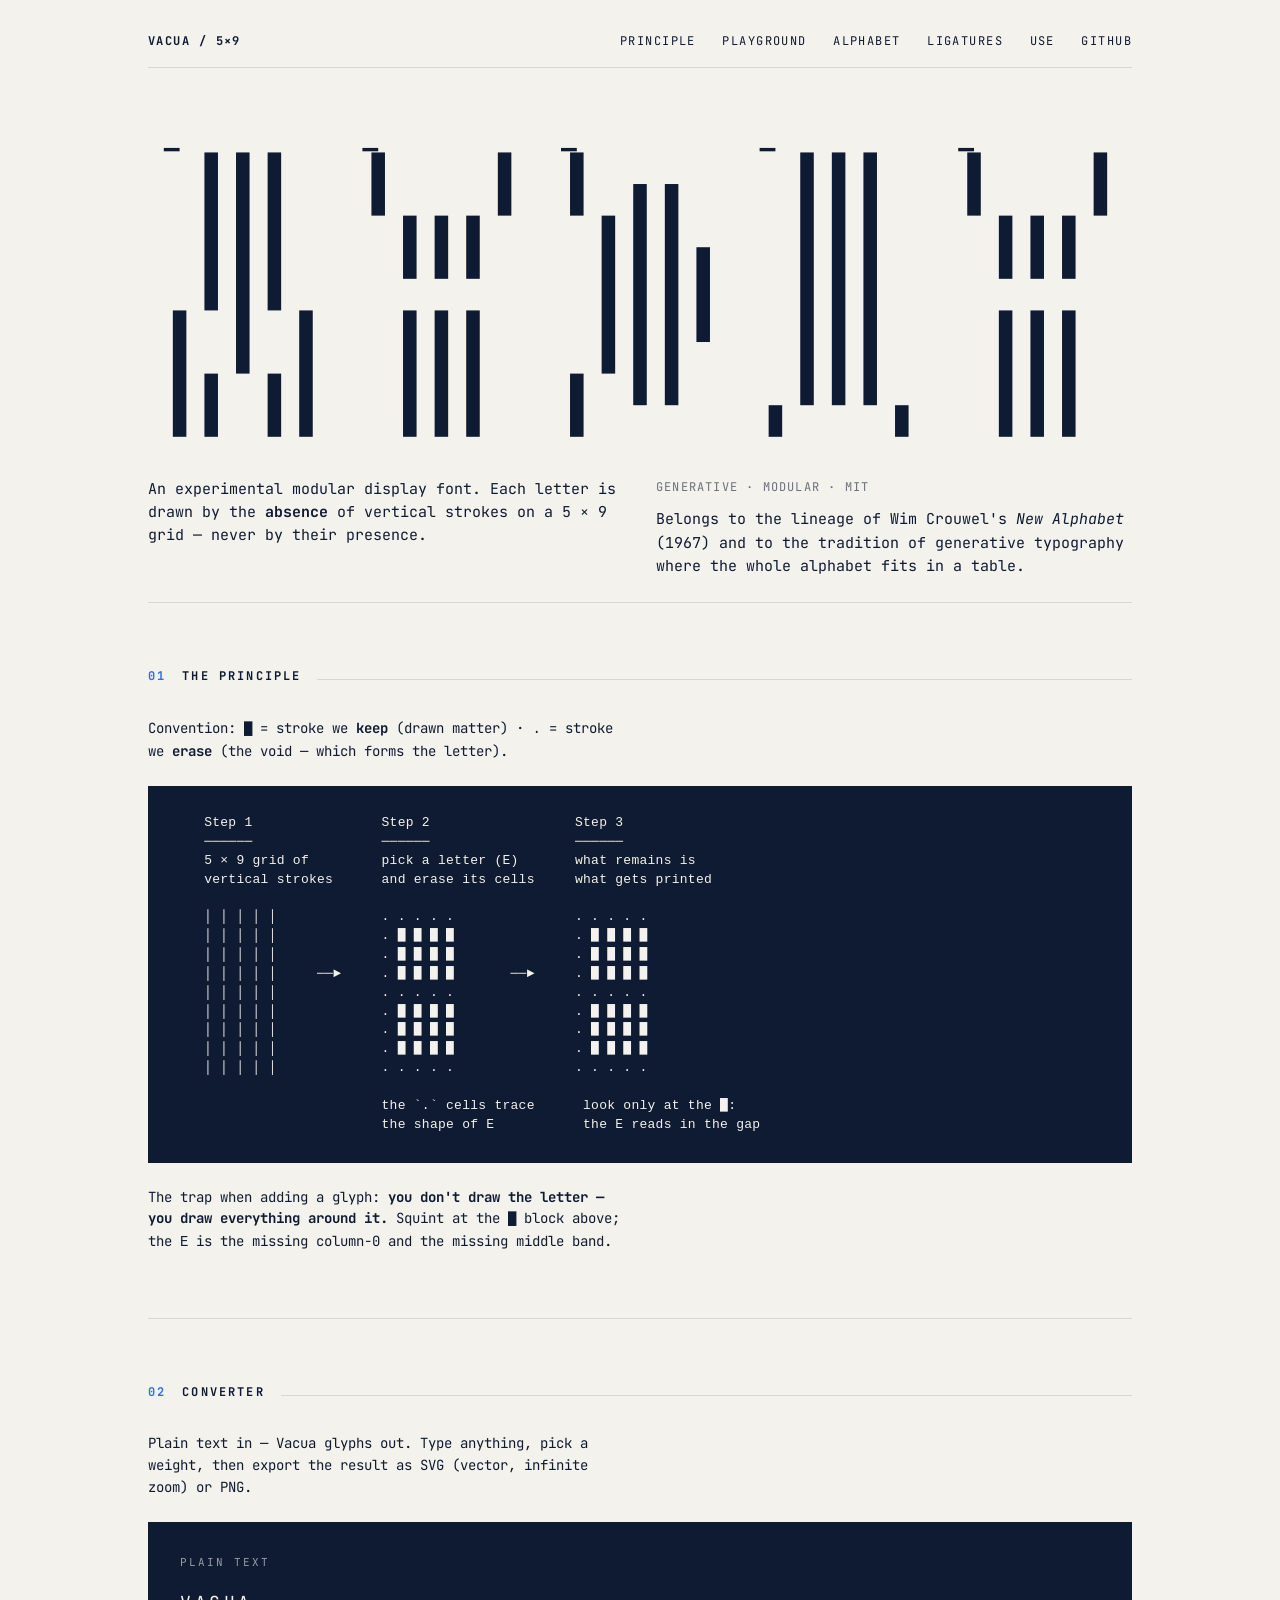
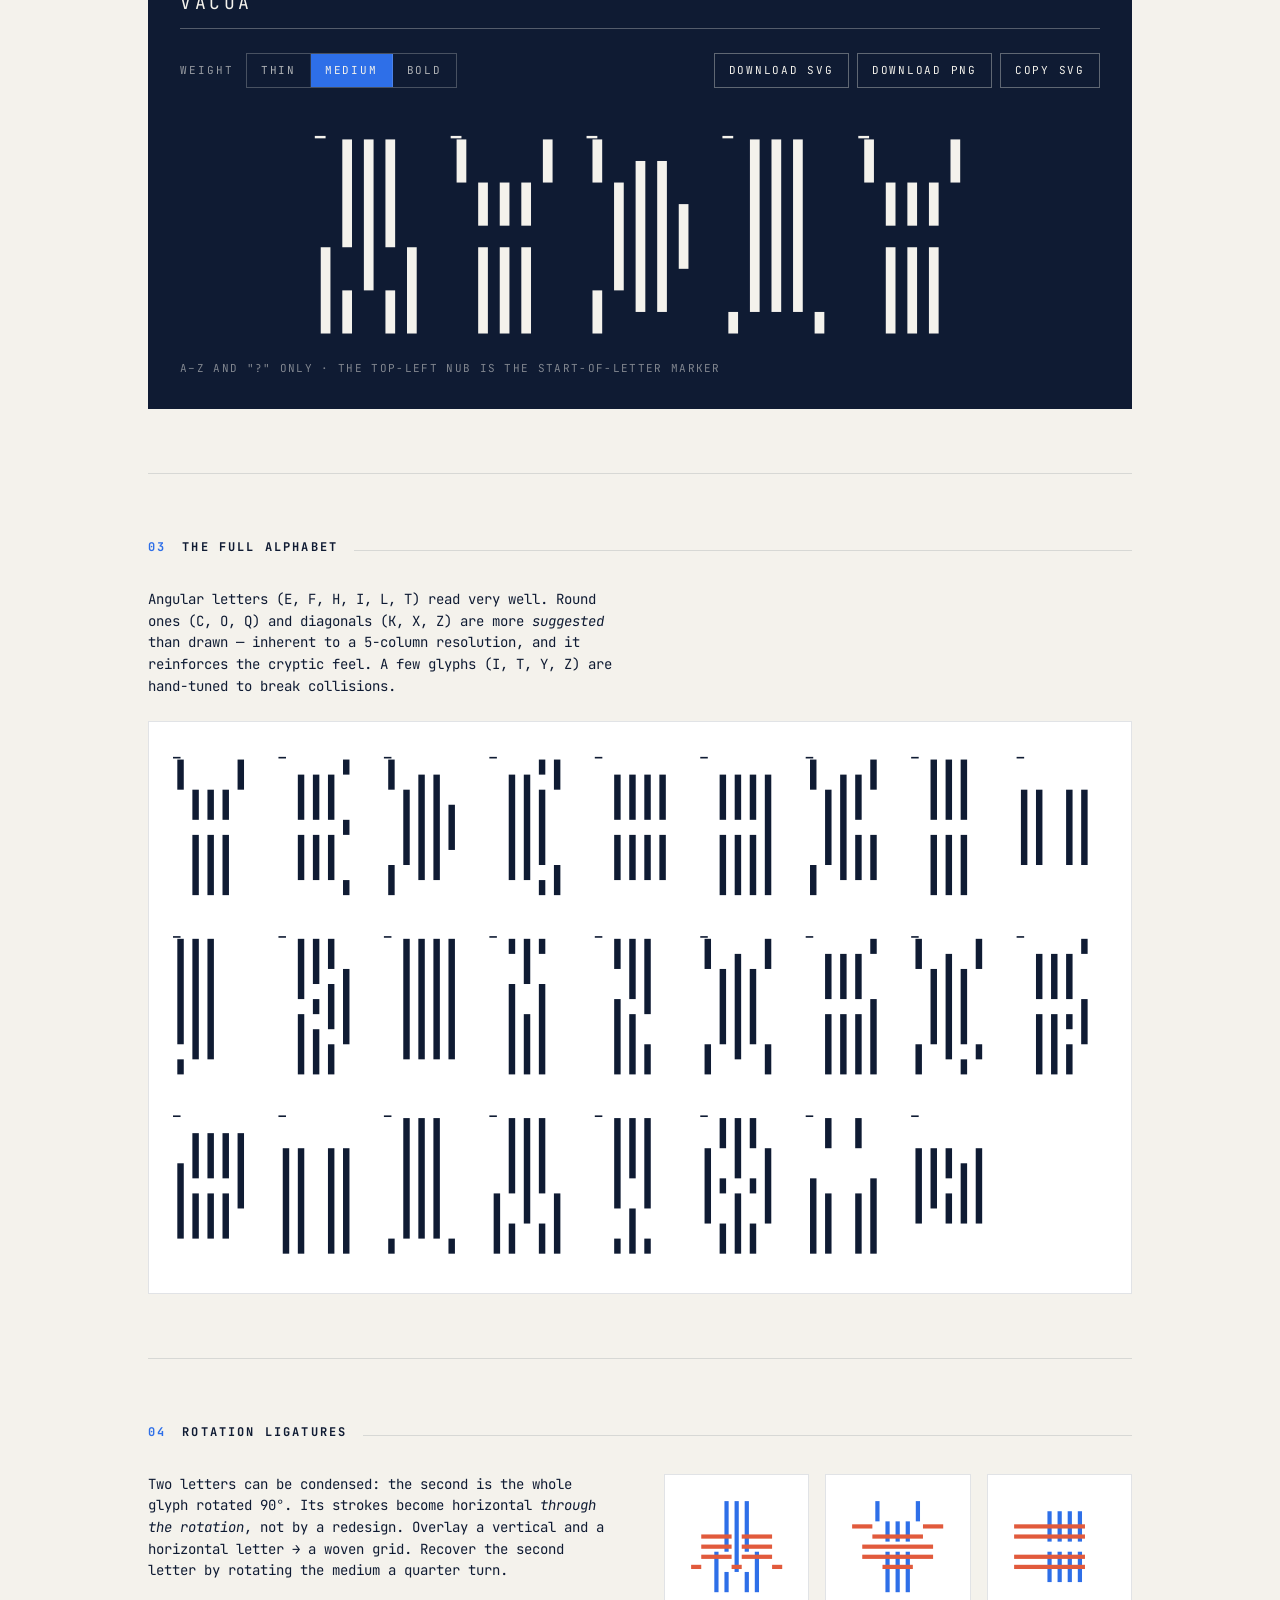
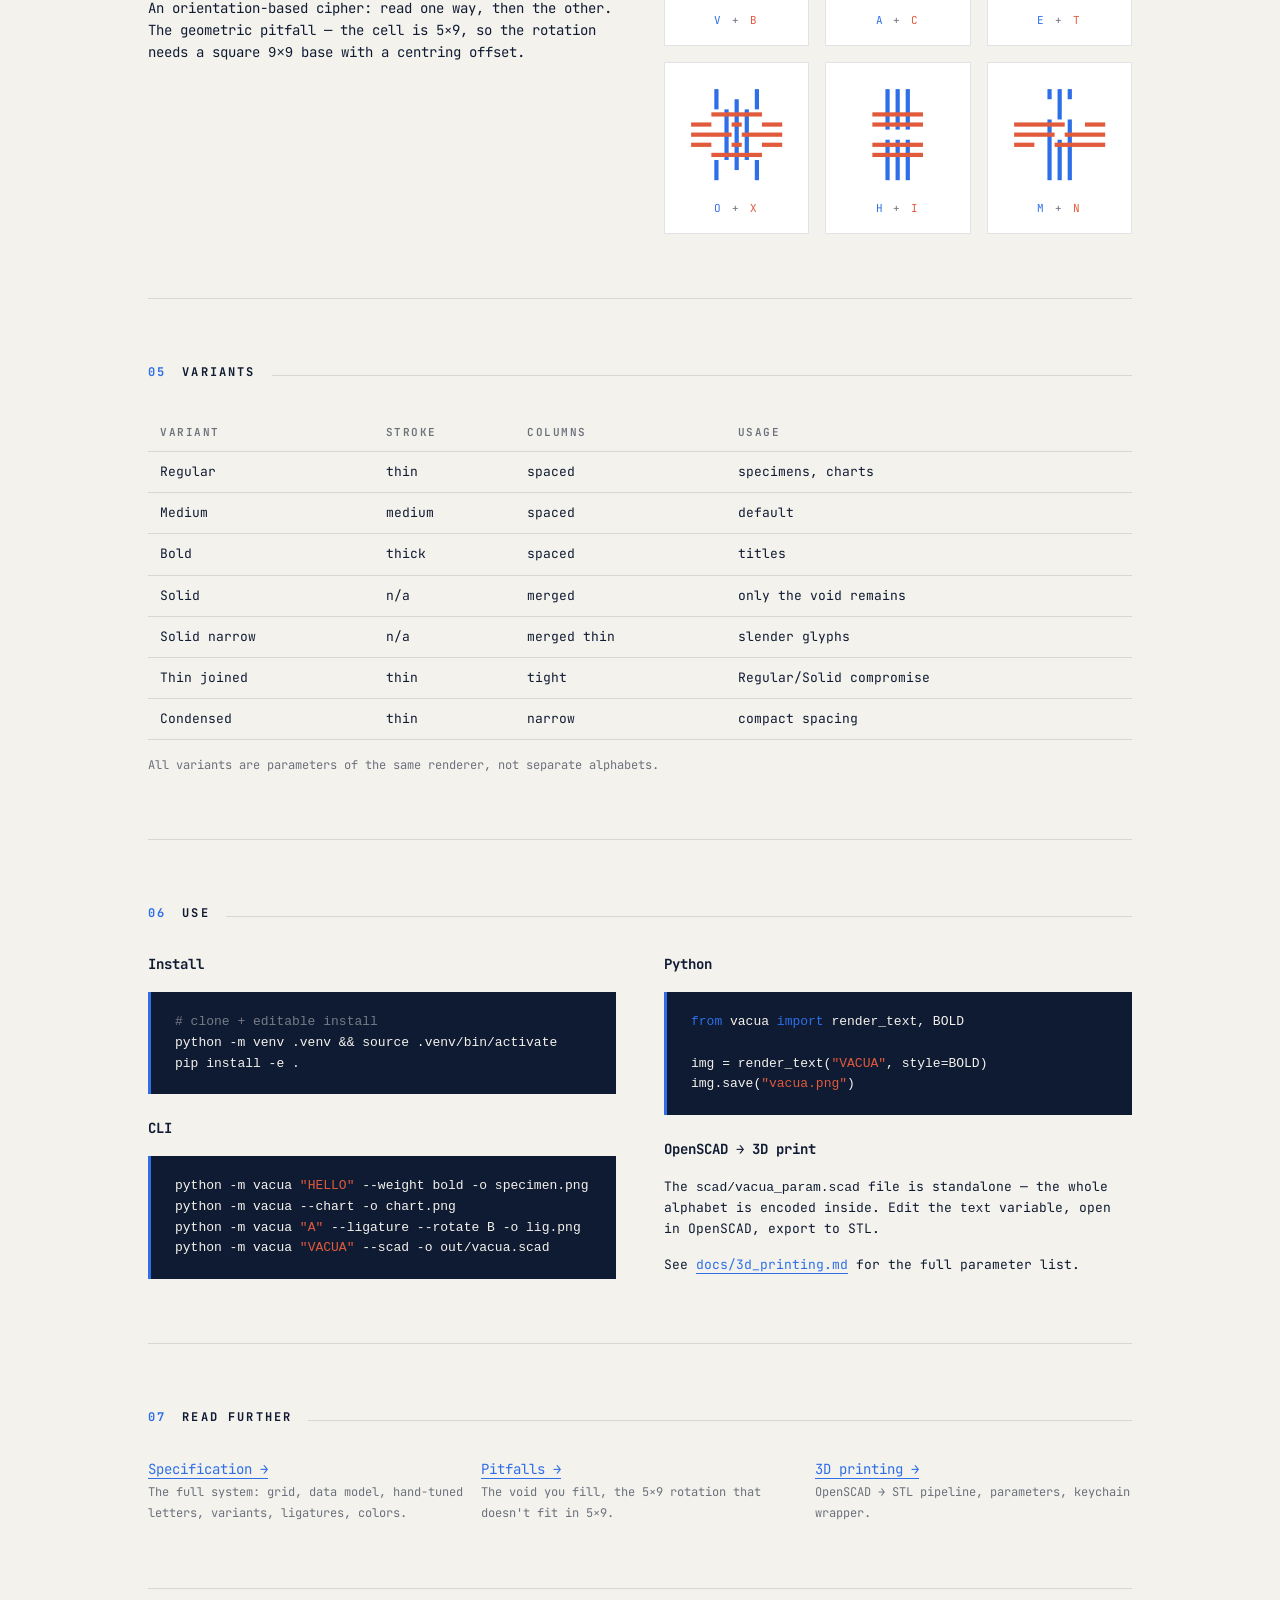
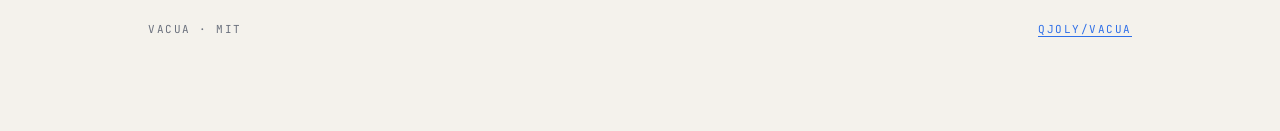
==== commit 8c787228: "Use the README's 3-step principle diagram on the landing page The previous two-pane "before/after" w" ====
--- a/docs/index.html
+++ b/docs/index.html
@@ -71,41 +71,36 @@
 
   <section id="principle">
     <h2 class="section-title" data-num="01">The principle</h2>
-    <div class="two-col">
-      <div>
-        <p>
-          A cell is conceptually filled with five vertical strokes. We
-          <strong>remove</strong> the segments that the letter passes through.
-          What stays drawn is the matter around the void; the void is the
-          letter.
-        </p>
-        <p>
-          The trap, when you try to add a character: you do not draw the
-          letter. You draw <em>everything except</em> the letter.
-        </p>
-      </div>
-      <div class="principle-demo">
-<pre>| | | | |
-| | | | |
-| | | | |
-| | | | |
-
-| | | | |
-| | | | |
-| | | | |
-| | | | |</pre>
-        <div class="arrow">&rarr;</div>
-<pre>█ . . . .
-█ . . . .
-█ . . . .
-█ . . . .
-█ █ █ █ █
-█ . . . .
-█ . . . .
-█ . . . .
-█ . . . .</pre>
-      </div>
-    </div>
+    <p style="max-width:60ch; margin-bottom:24px;">
+      Convention: <code>█</code> = stroke we <strong>keep</strong> (drawn
+      matter) · <code>.</code> = stroke we <strong>erase</strong>
+      (the void &mdash; which forms the letter).
+    </p>
+    <div class="principle-demo">
+<pre>   Step 1                Step 2                  Step 3
+   ──────                ──────                  ──────
+   5 × 9 grid of         pick a letter (E)       what remains is
+   vertical strokes      and erase its cells     what gets printed
+
+   │ │ │ │ │             . . . . .               . . . . .
+   │ │ │ │ │             . █ █ █ █               . █ █ █ █
+   │ │ │ │ │             . █ █ █ █               . █ █ █ █
+   │ │ │ │ │     ──►     . █ █ █ █       ──►     . █ █ █ █
+   │ │ │ │ │             . . . . .               . . . . .
+   │ │ │ │ │             . █ █ █ █               . █ █ █ █
+   │ │ │ │ │             . █ █ █ █               . █ █ █ █
+   │ │ │ │ │             . █ █ █ █               . █ █ █ █
+   │ │ │ │ │             . . . . .               . . . . .
+
+                         the `.` cells trace      look only at the █:
+                         the shape of E           the E reads in the gap</pre>
+    </div>
+    <p style="max-width:60ch; margin-top:24px;">
+      The trap when adding a glyph: <strong>you don't draw the letter &mdash;
+      you draw everything around it.</strong> Squint at the <code>█</code>
+      block above; the <code>E</code> is the missing column-0 and the missing
+      middle band.
+    </p>
   </section>
 
   <section id="play">
--- a/docs/style.css
+++ b/docs/style.css
@@ -112,28 +112,21 @@
 .principle-demo {
   background: var(--dark);
   color: var(--paper);
-  padding: 32px;
-  display: grid;
-  grid-template-columns: 1fr 1fr;
-  align-items: center;
-  gap: 32px;
+  padding: 28px 32px;
   font-family: "JetBrains Mono", monospace;
+  overflow-x: auto;
 }
 .principle-demo pre {
   margin: 0;
-  font-size: 12px;
-  line-height: 1.4;
+  font-size: 13px;
+  line-height: 1.45;
   white-space: pre;
-  letter-spacing: 0.05em;
-}
-.principle-demo .arrow {
-  text-align: center;
-  font-size: 24px;
-  color: var(--blue);
+  letter-spacing: 0.02em;
+  min-width: 0;
 }
 @media (max-width: 720px) {
-  .principle-demo { grid-template-columns: 1fr; }
-  .principle-demo .arrow { transform: rotate(90deg); }
+  .principle-demo { padding: 20px; }
+  .principle-demo pre { font-size: 11px; }
 }
 
 /* PLAYGROUND ─────────────────────────────────────────────────── */
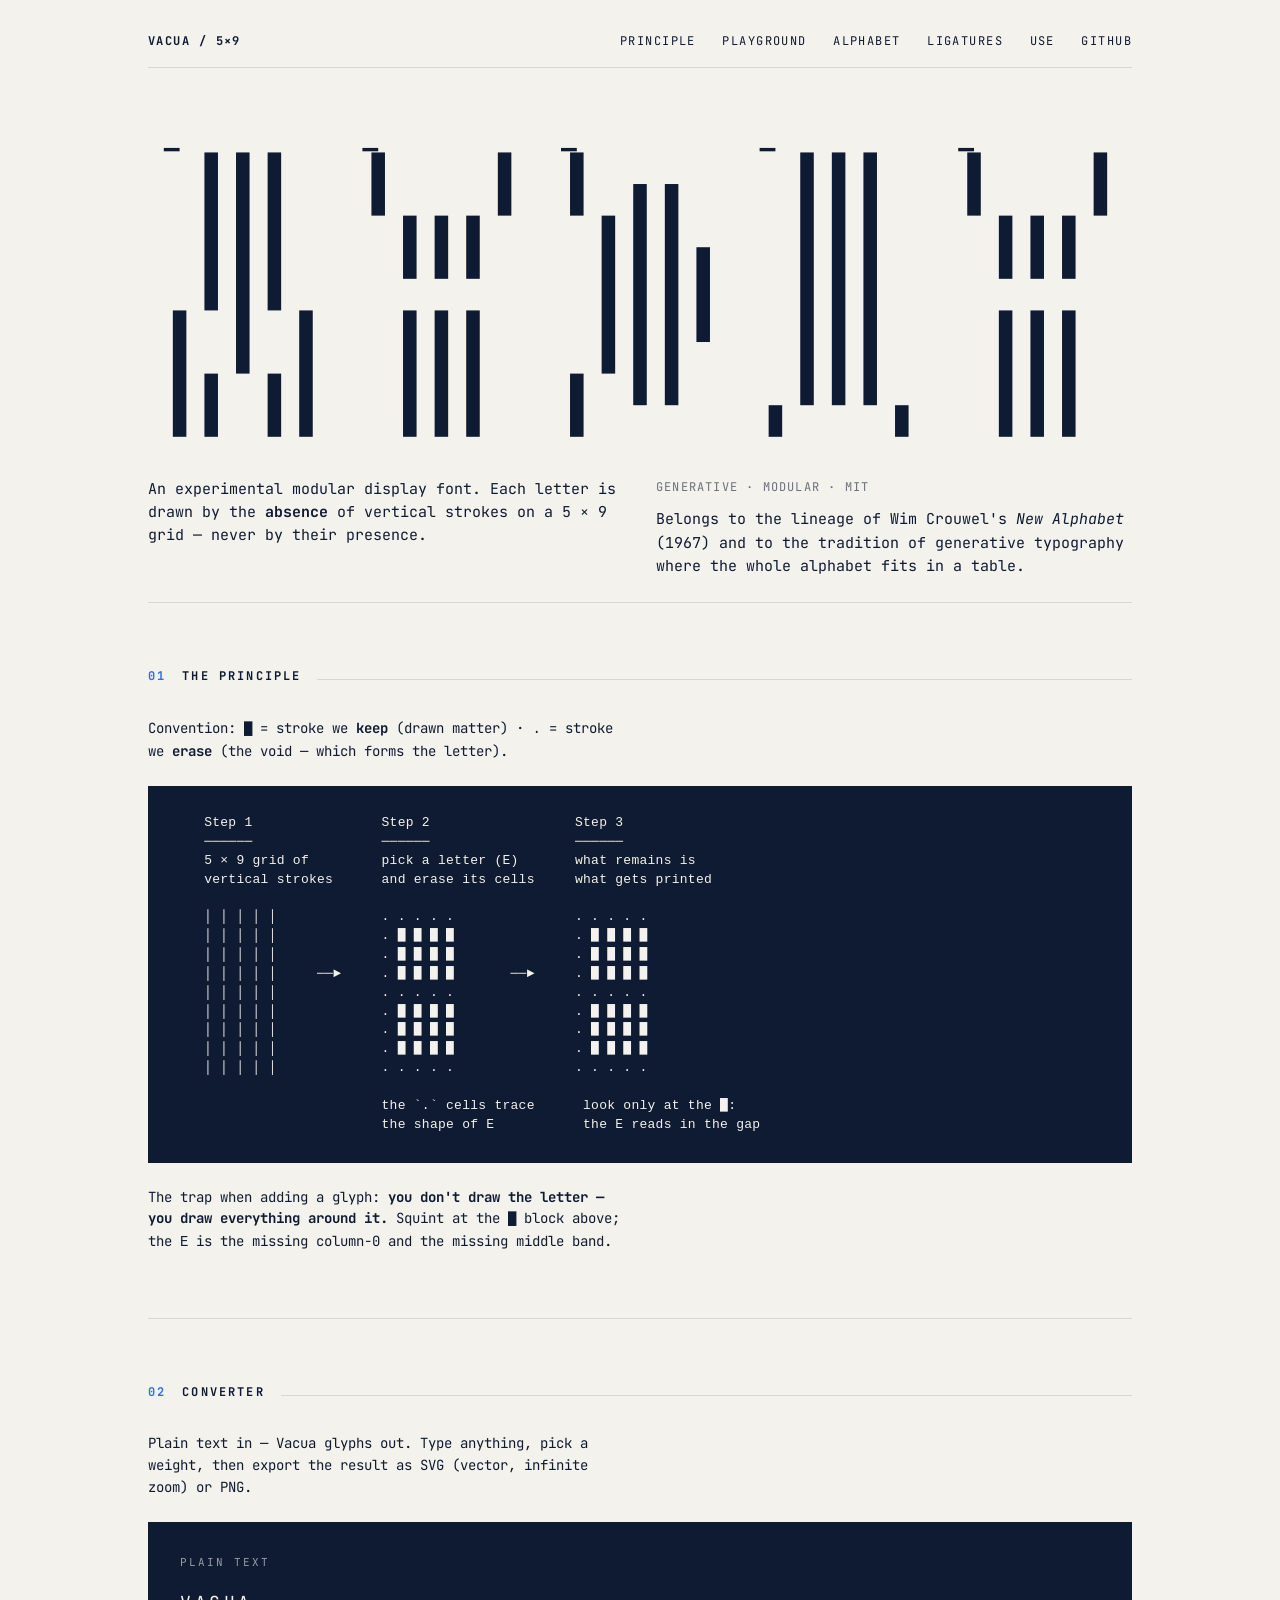
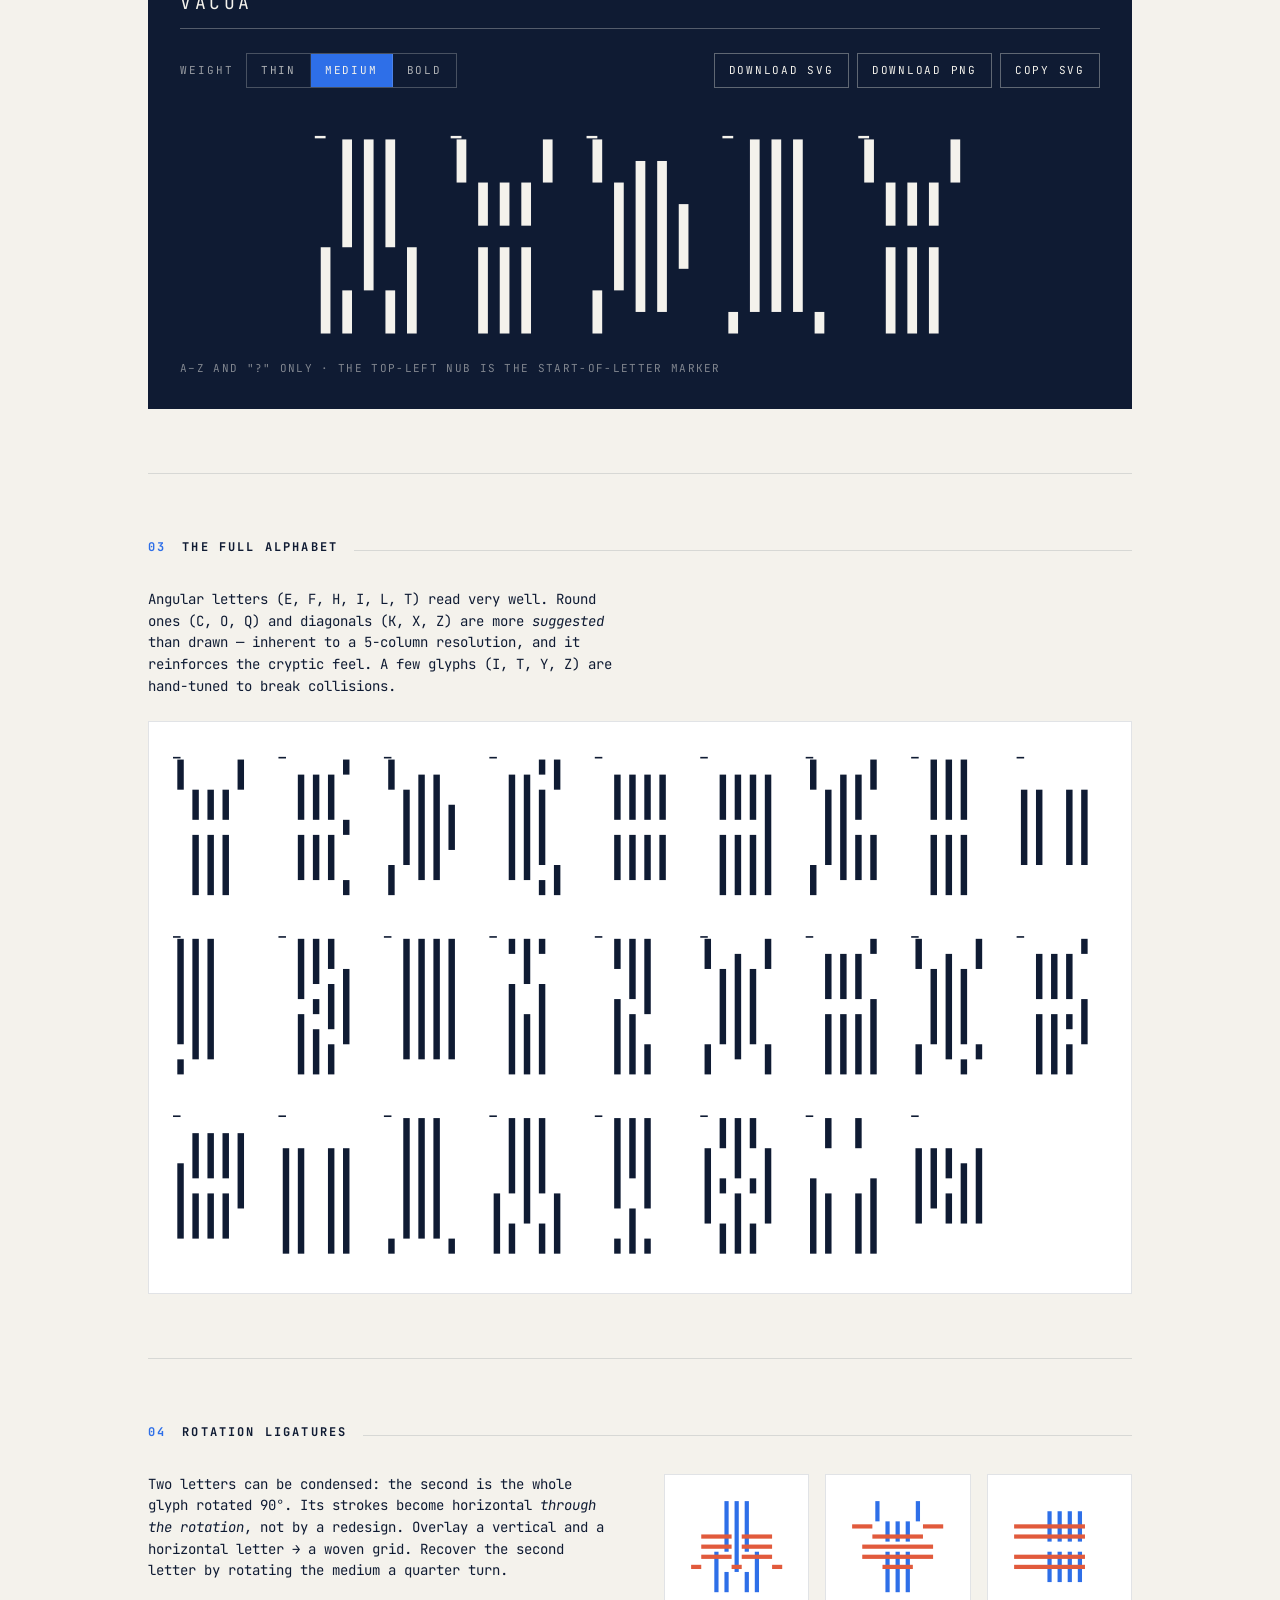
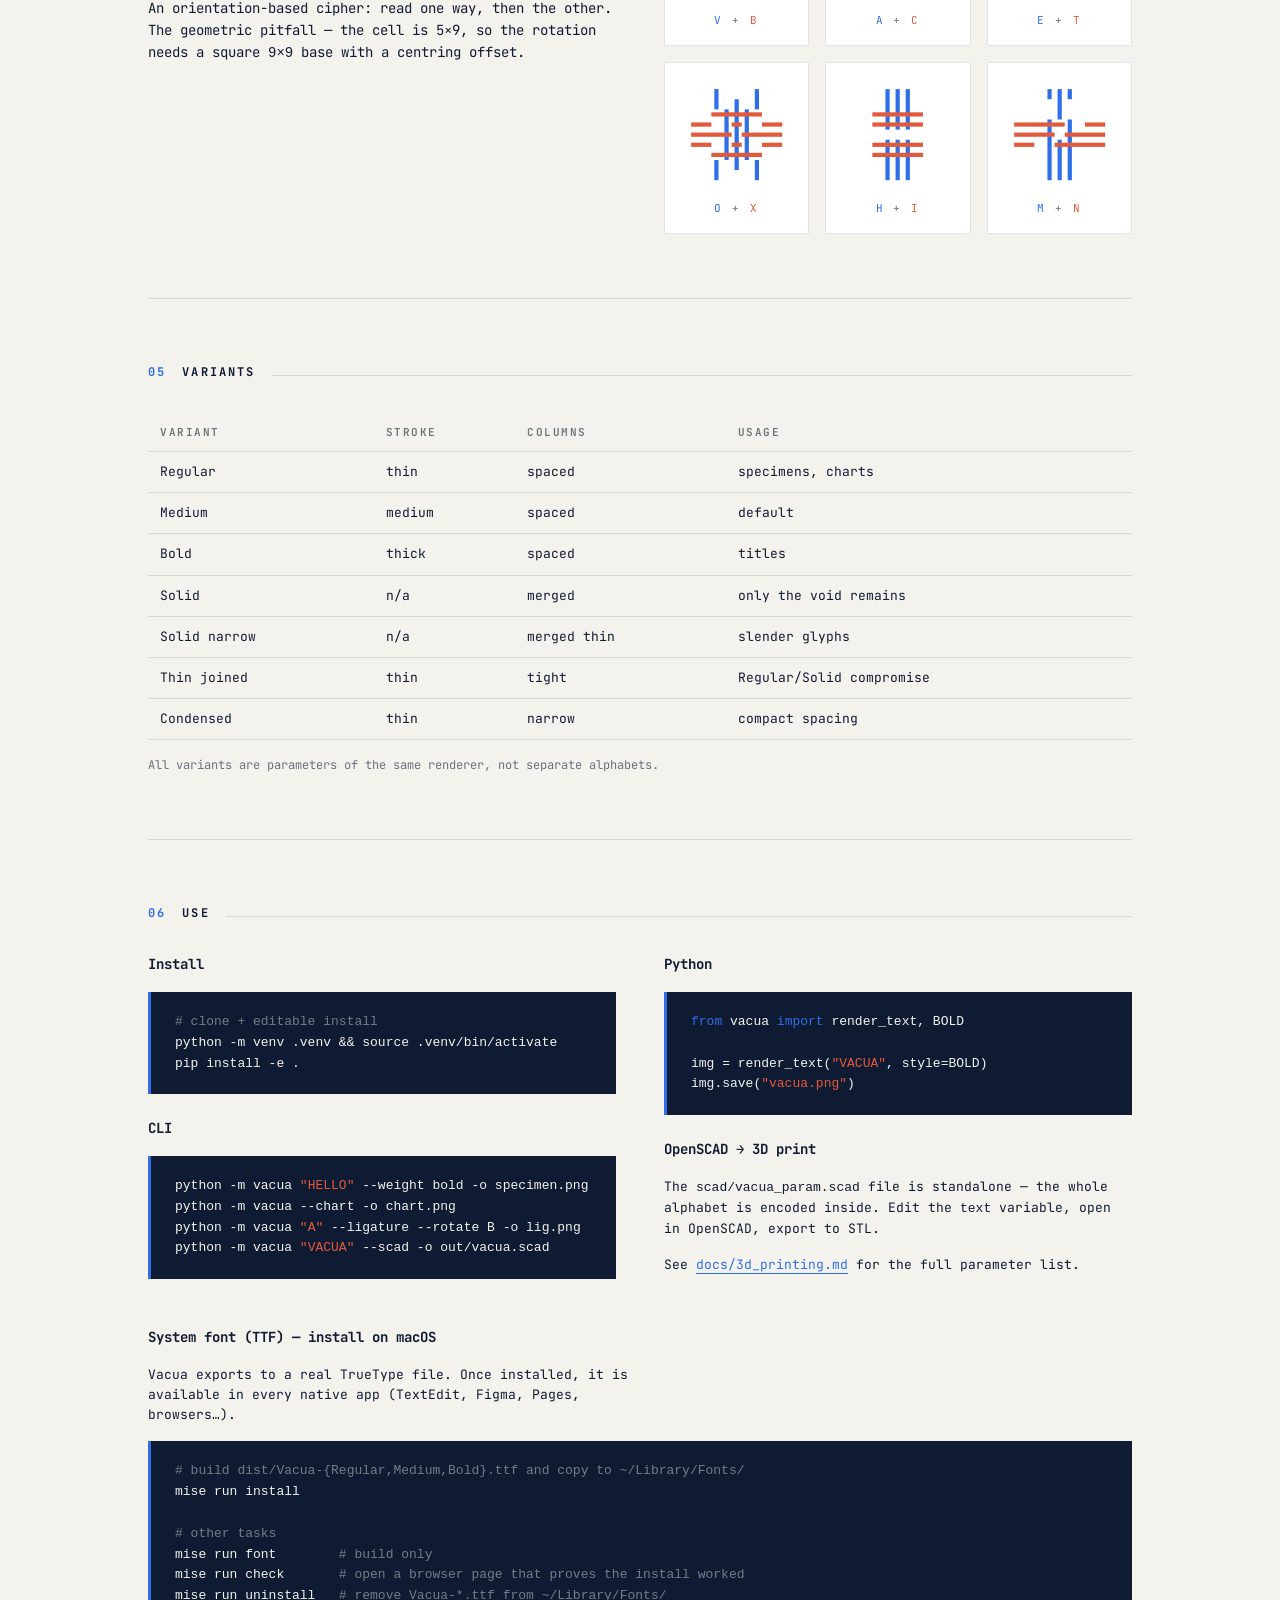
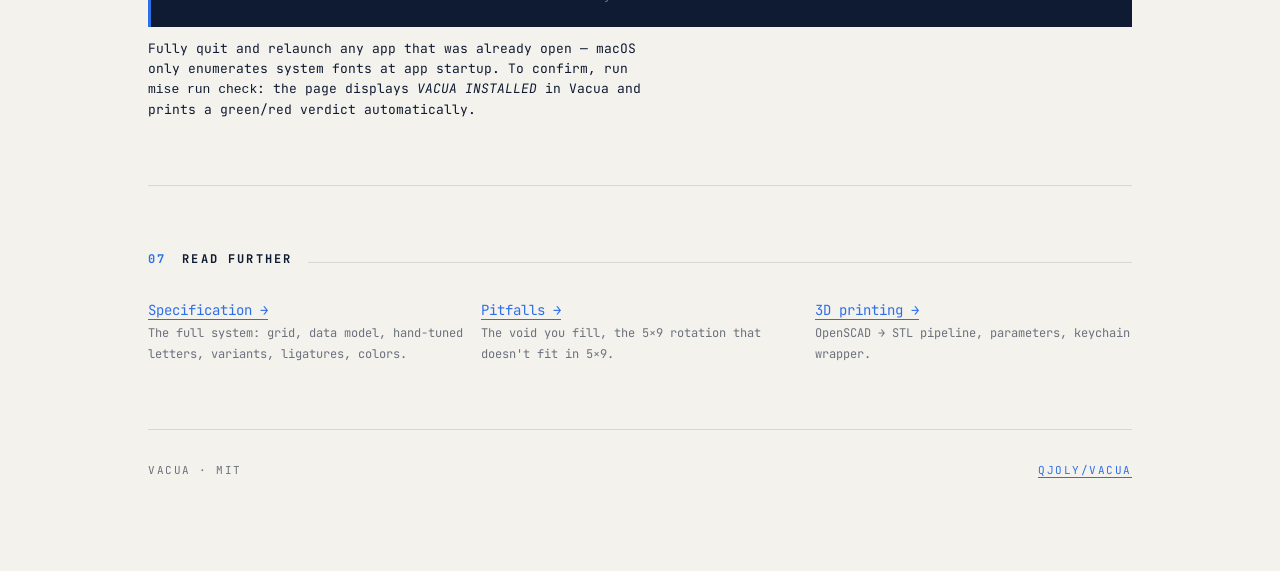
==== commit 661c9671: "Export Vacua as installable TTF + mise tasks + install-check page scripts/build_font.py walks INK_BA" ====
--- a/docs/index.html
+++ b/docs/index.html
@@ -219,6 +219,28 @@
           parameter list.
         </p>
       </div>
+    </div>
+
+    <div style="margin-top:48px;">
+      <p><strong>System font (TTF) &mdash; install on macOS</strong></p>
+      <p style="font-size:13px; max-width:62ch;">
+        Vacua exports to a real TrueType file. Once installed, it is available
+        in every native app (TextEdit, Figma, Pages, browsers&hellip;).
+      </p>
+<pre class="code"><span class="c"># build dist/Vacua-{Regular,Medium,Bold}.ttf and copy to ~/Library/Fonts/</span>
+mise run install
+
+<span class="c"># other tasks</span>
+mise run font        <span class="c"># build only</span>
+mise run check       <span class="c"># open a browser page that proves the install worked</span>
+mise run uninstall   <span class="c"># remove Vacua-*.ttf from ~/Library/Fonts/</span></pre>
+      <p style="font-size:13px; max-width:62ch; margin-top:12px;">
+        Fully quit and relaunch any app that was already open &mdash; macOS only
+        enumerates system fonts at app startup. To confirm, run
+        <code>mise run check</code>: the page displays
+        <em>VACUA INSTALLED</em> in Vacua and prints a green/red verdict
+        automatically.
+      </p>
     </div>
   </section>
 
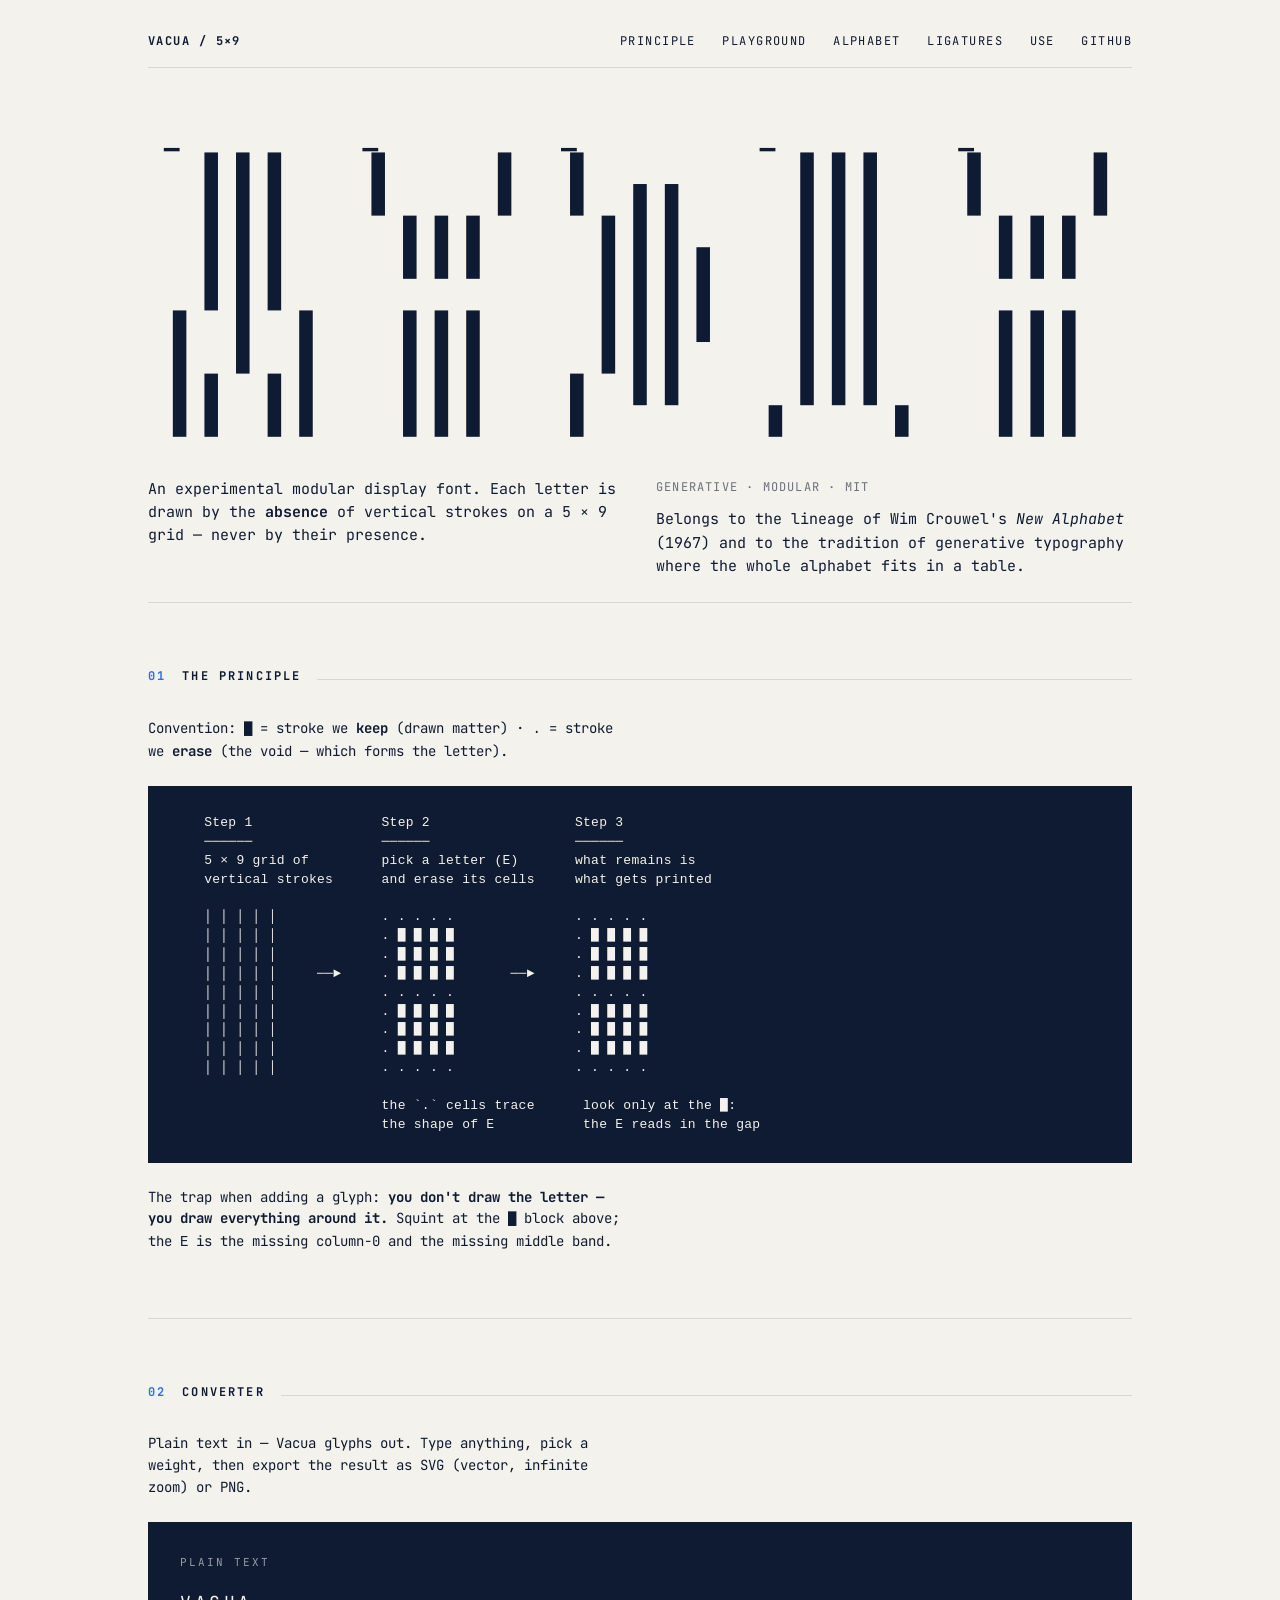
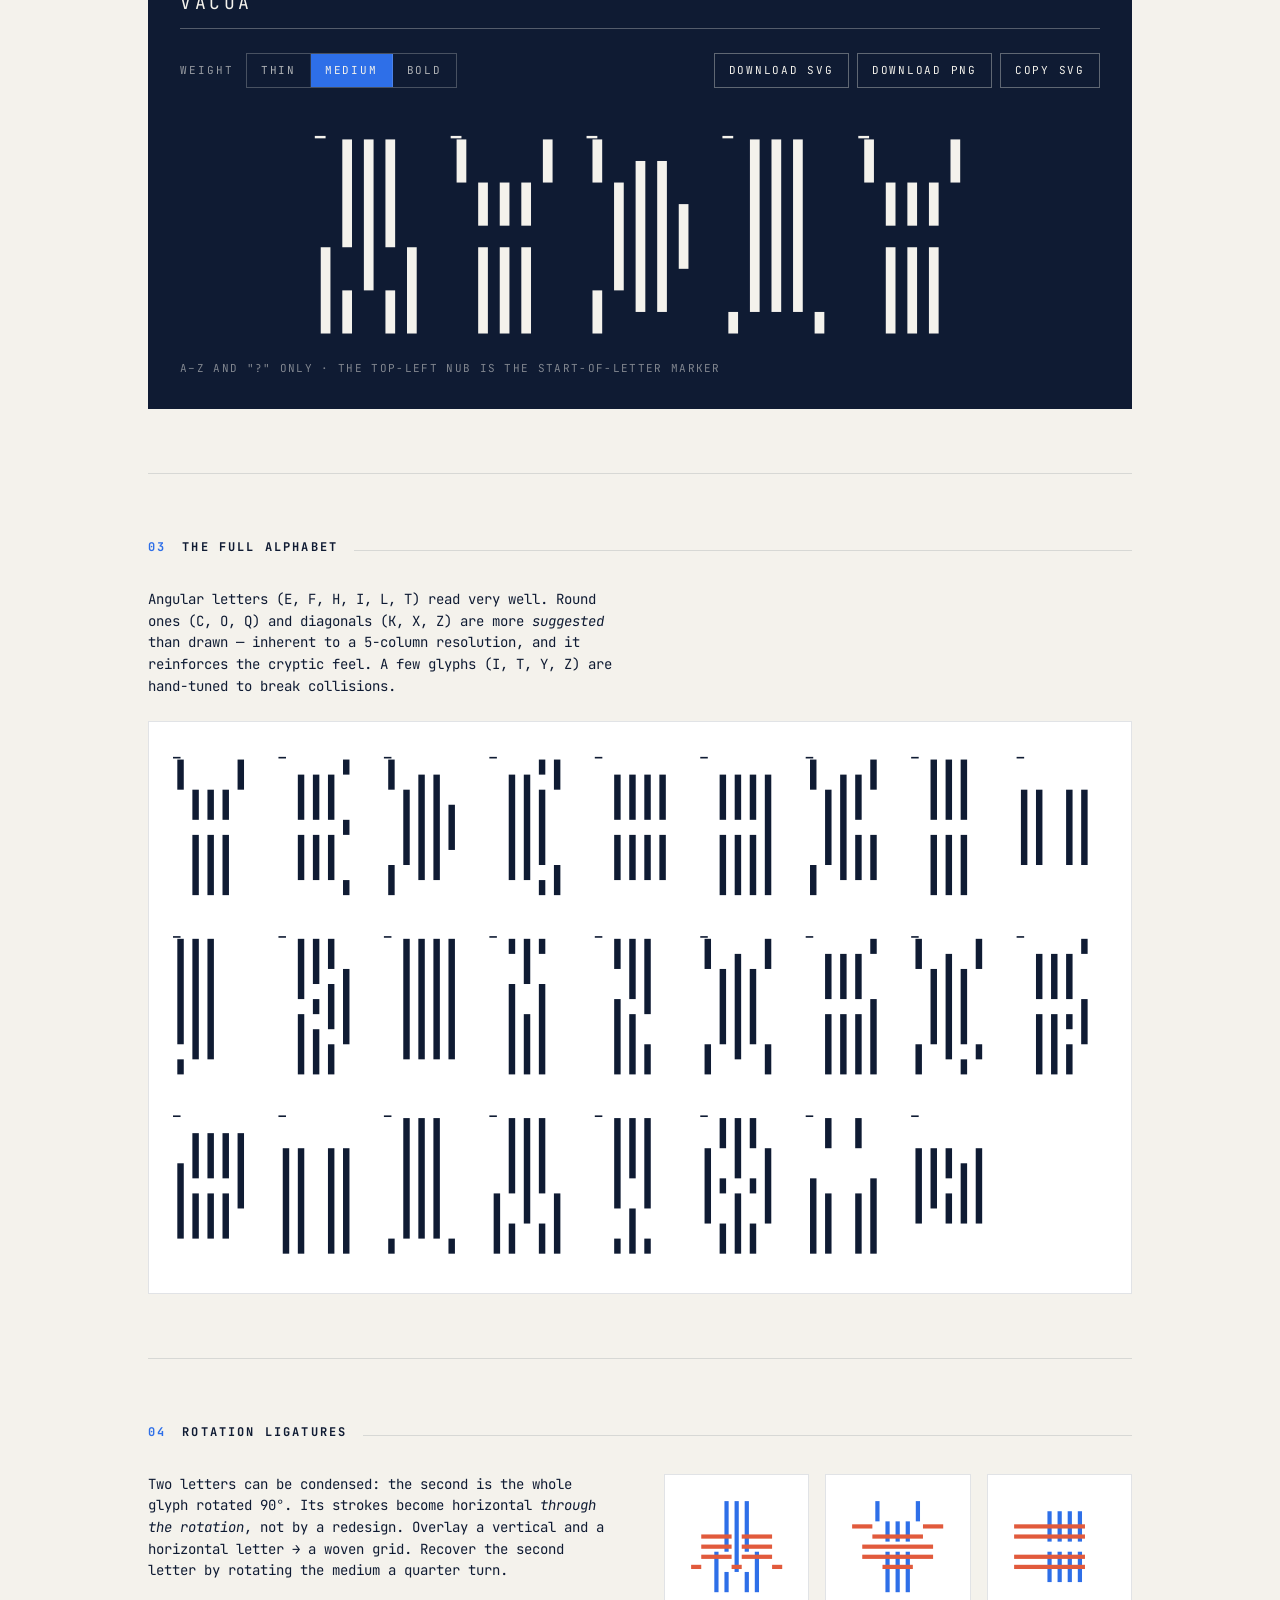
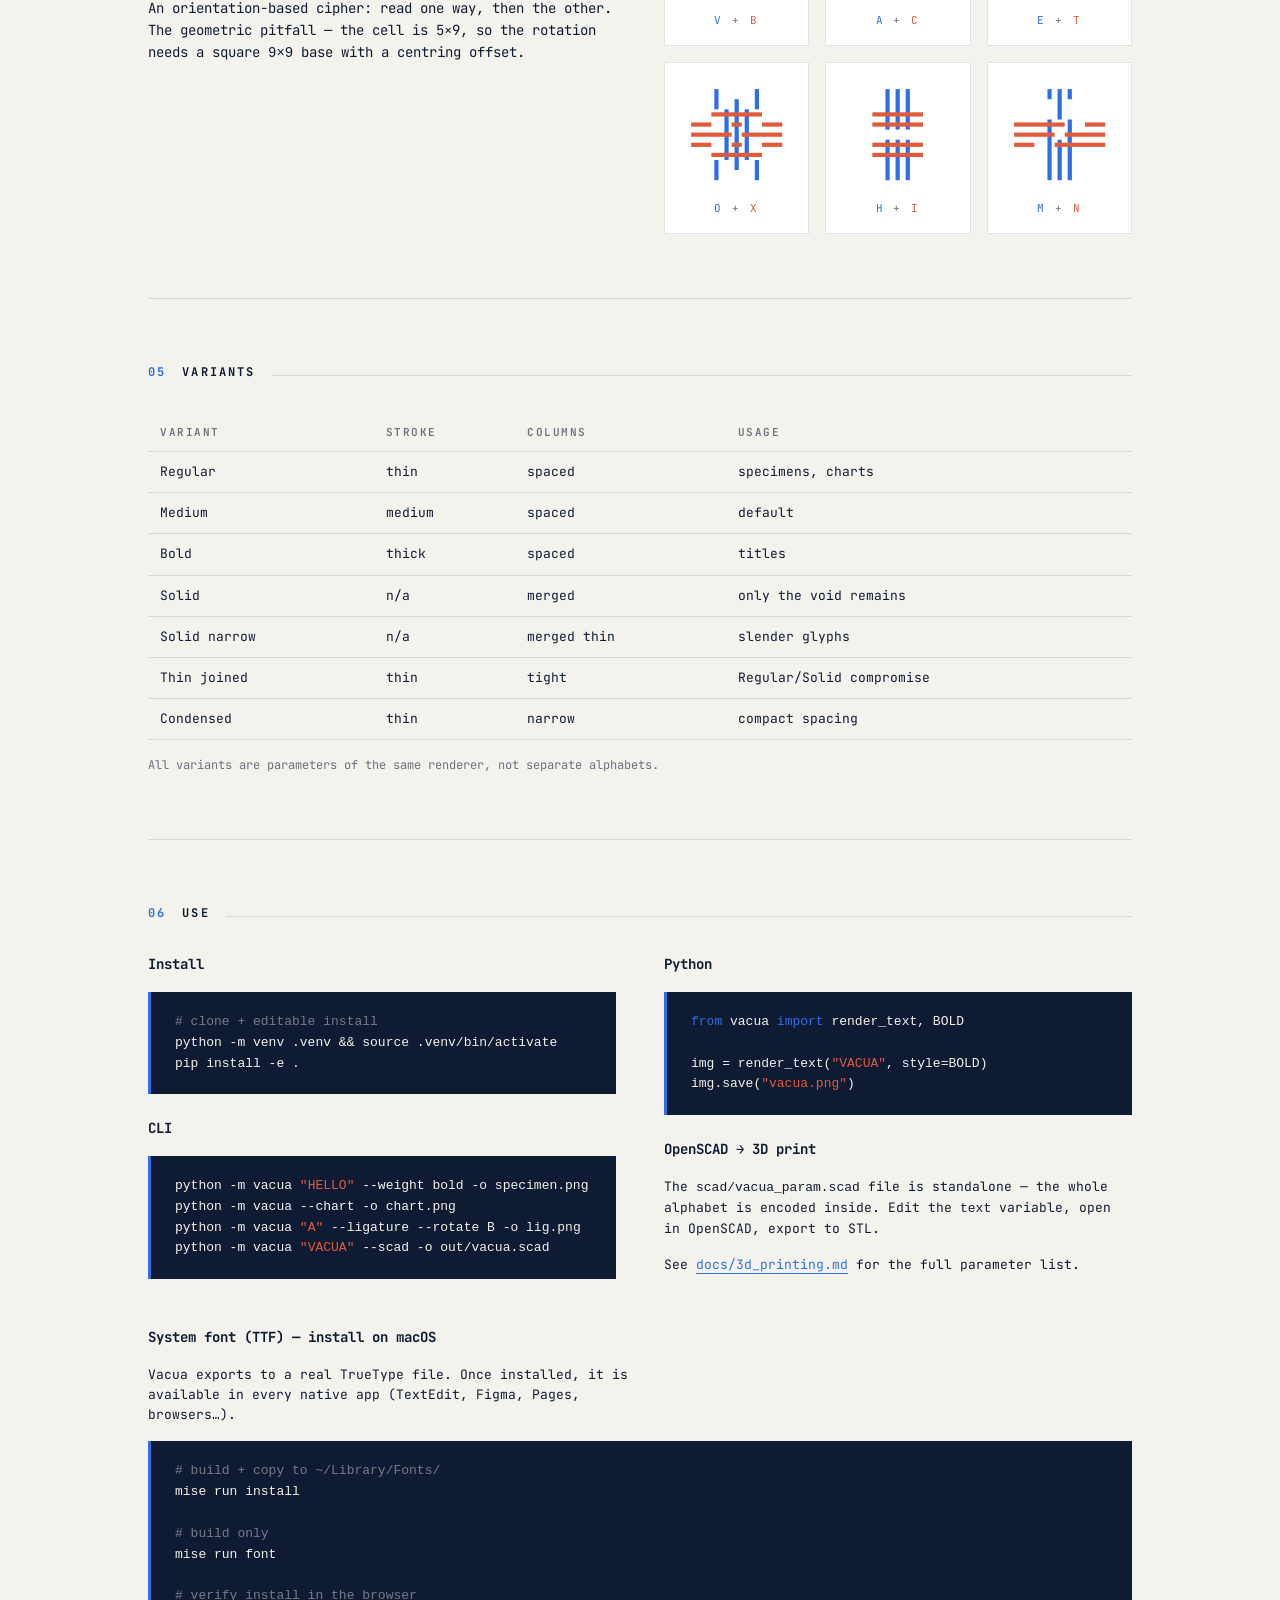
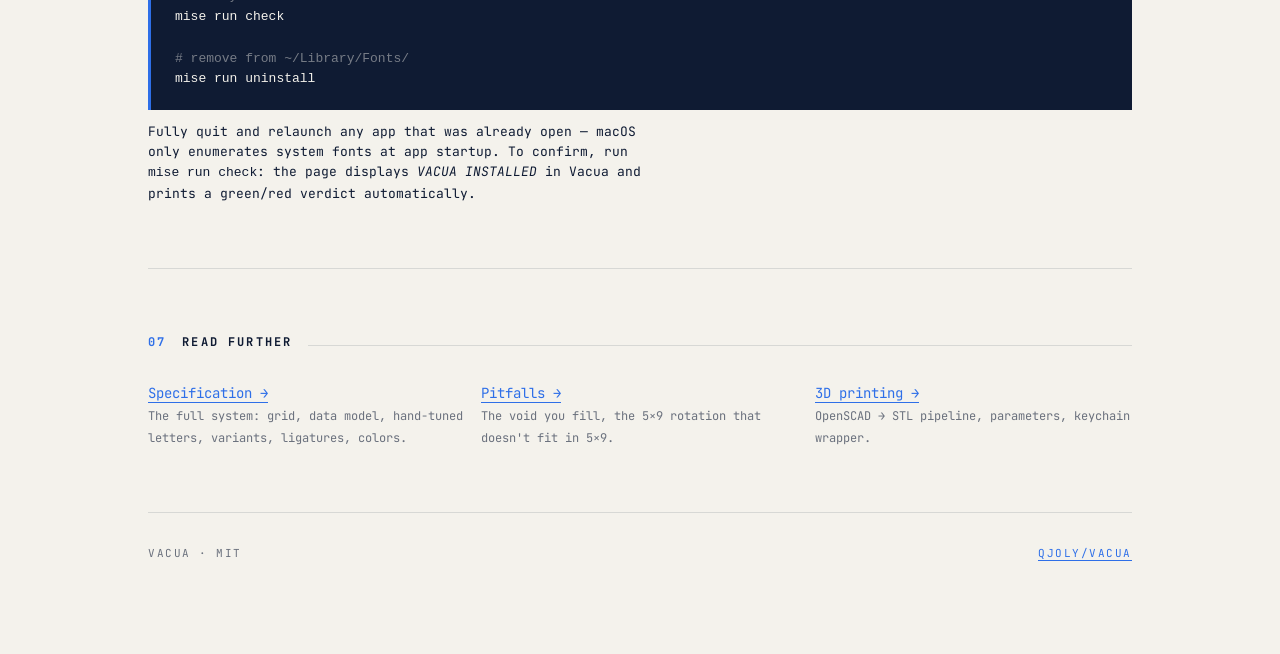
==== commit 292af6c7: "Fix macOS install (fsType=0) and tighten install snippet on landing page Default fontTools fsType=4 " ====
--- a/docs/index.html
+++ b/docs/index.html
@@ -227,13 +227,17 @@
         Vacua exports to a real TrueType file. Once installed, it is available
         in every native app (TextEdit, Figma, Pages, browsers&hellip;).
       </p>
-<pre class="code"><span class="c"># build dist/Vacua-{Regular,Medium,Bold}.ttf and copy to ~/Library/Fonts/</span>
+<pre class="code"><span class="c"># build + copy to ~/Library/Fonts/</span>
 mise run install
 
-<span class="c"># other tasks</span>
-mise run font        <span class="c"># build only</span>
-mise run check       <span class="c"># open a browser page that proves the install worked</span>
-mise run uninstall   <span class="c"># remove Vacua-*.ttf from ~/Library/Fonts/</span></pre>
+<span class="c"># build only</span>
+mise run font
+
+<span class="c"># verify install in the browser</span>
+mise run check
+
+<span class="c"># remove from ~/Library/Fonts/</span>
+mise run uninstall</pre>
       <p style="font-size:13px; max-width:62ch; margin-top:12px;">
         Fully quit and relaunch any app that was already open &mdash; macOS only
         enumerates system fonts at app startup. To confirm, run
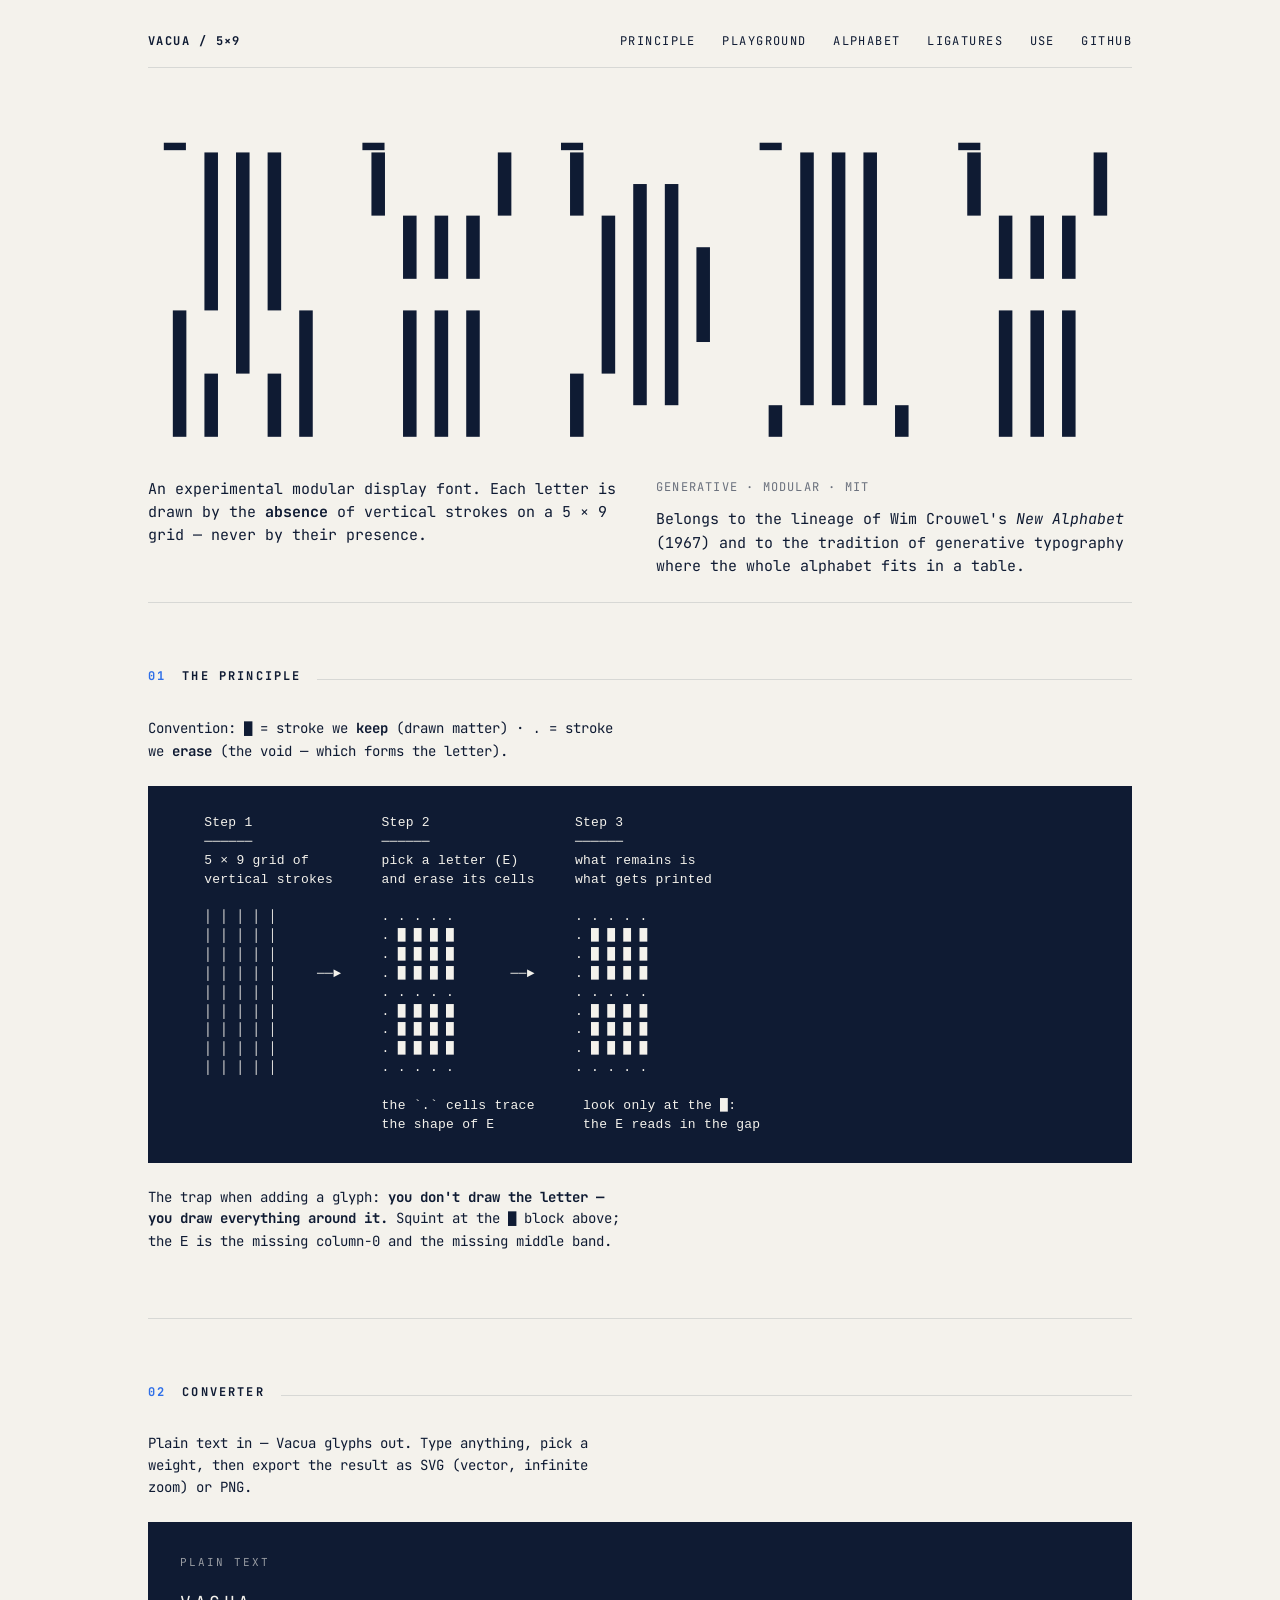
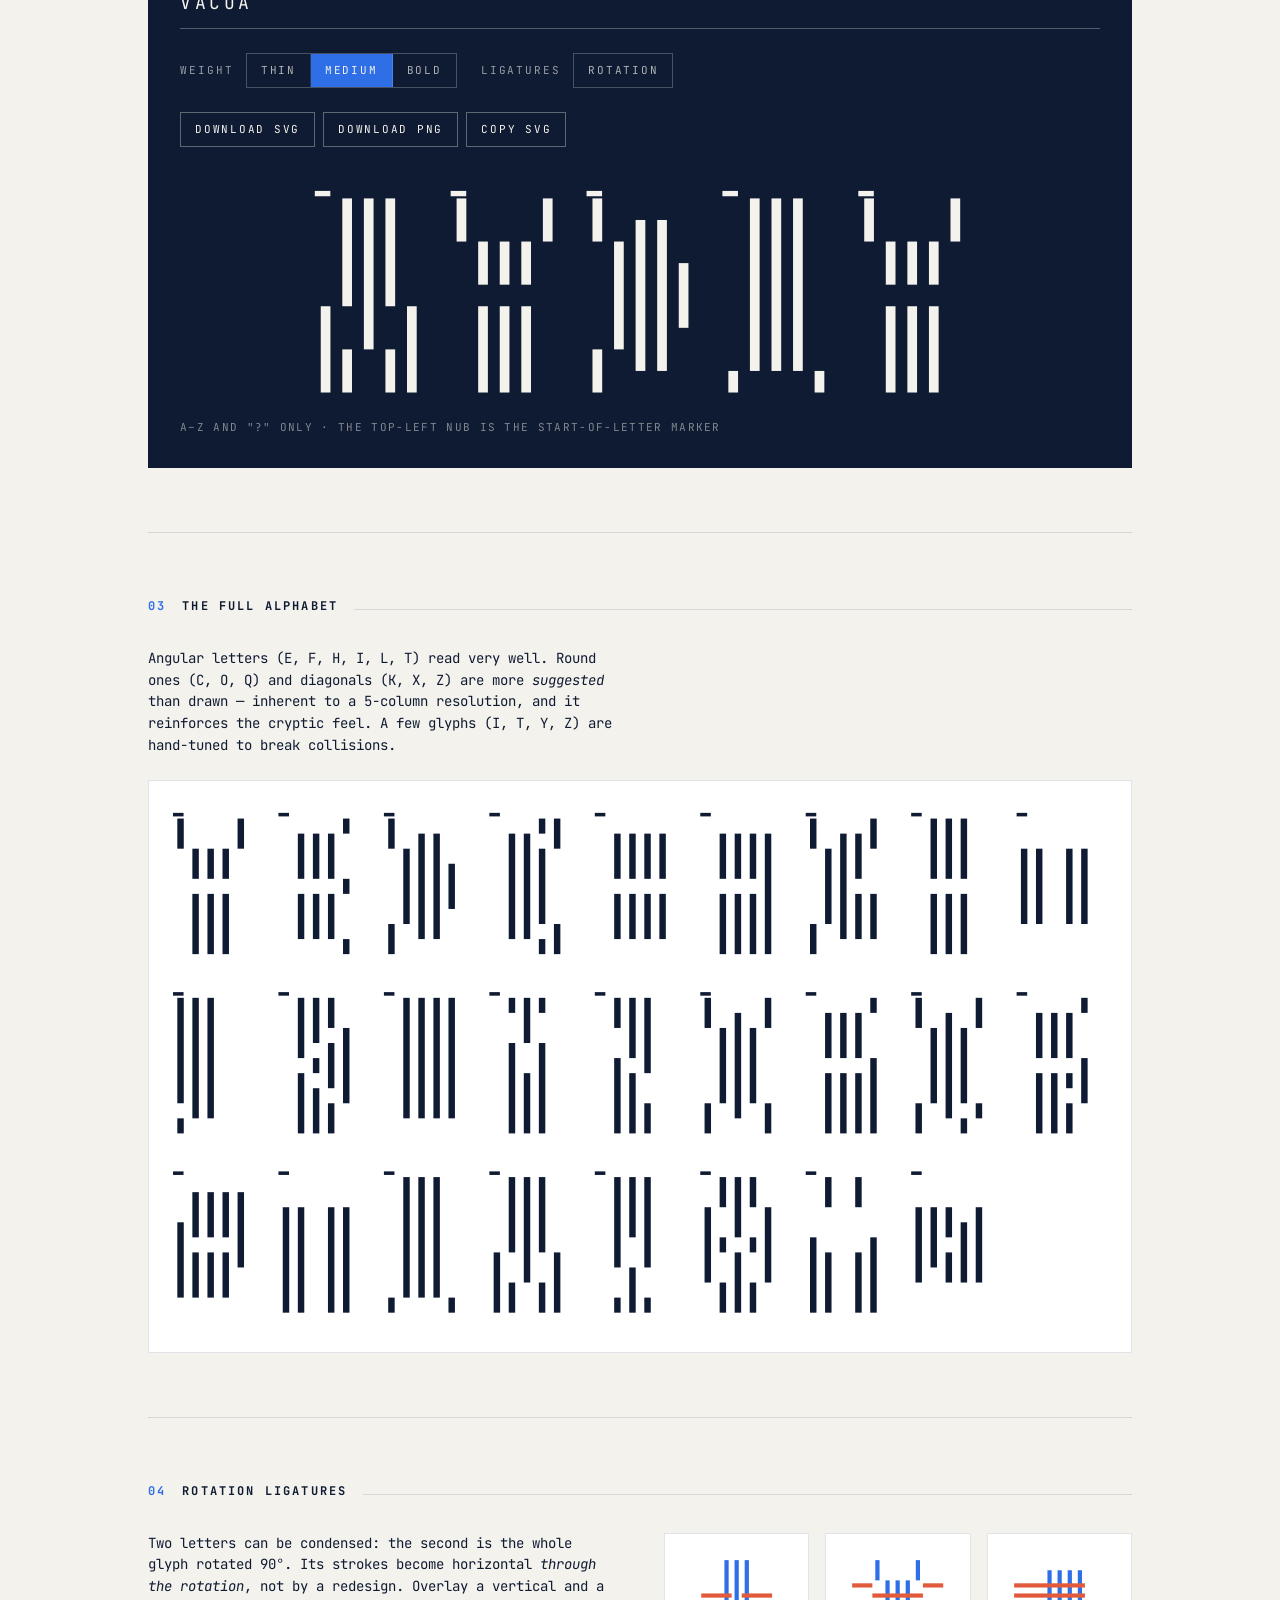
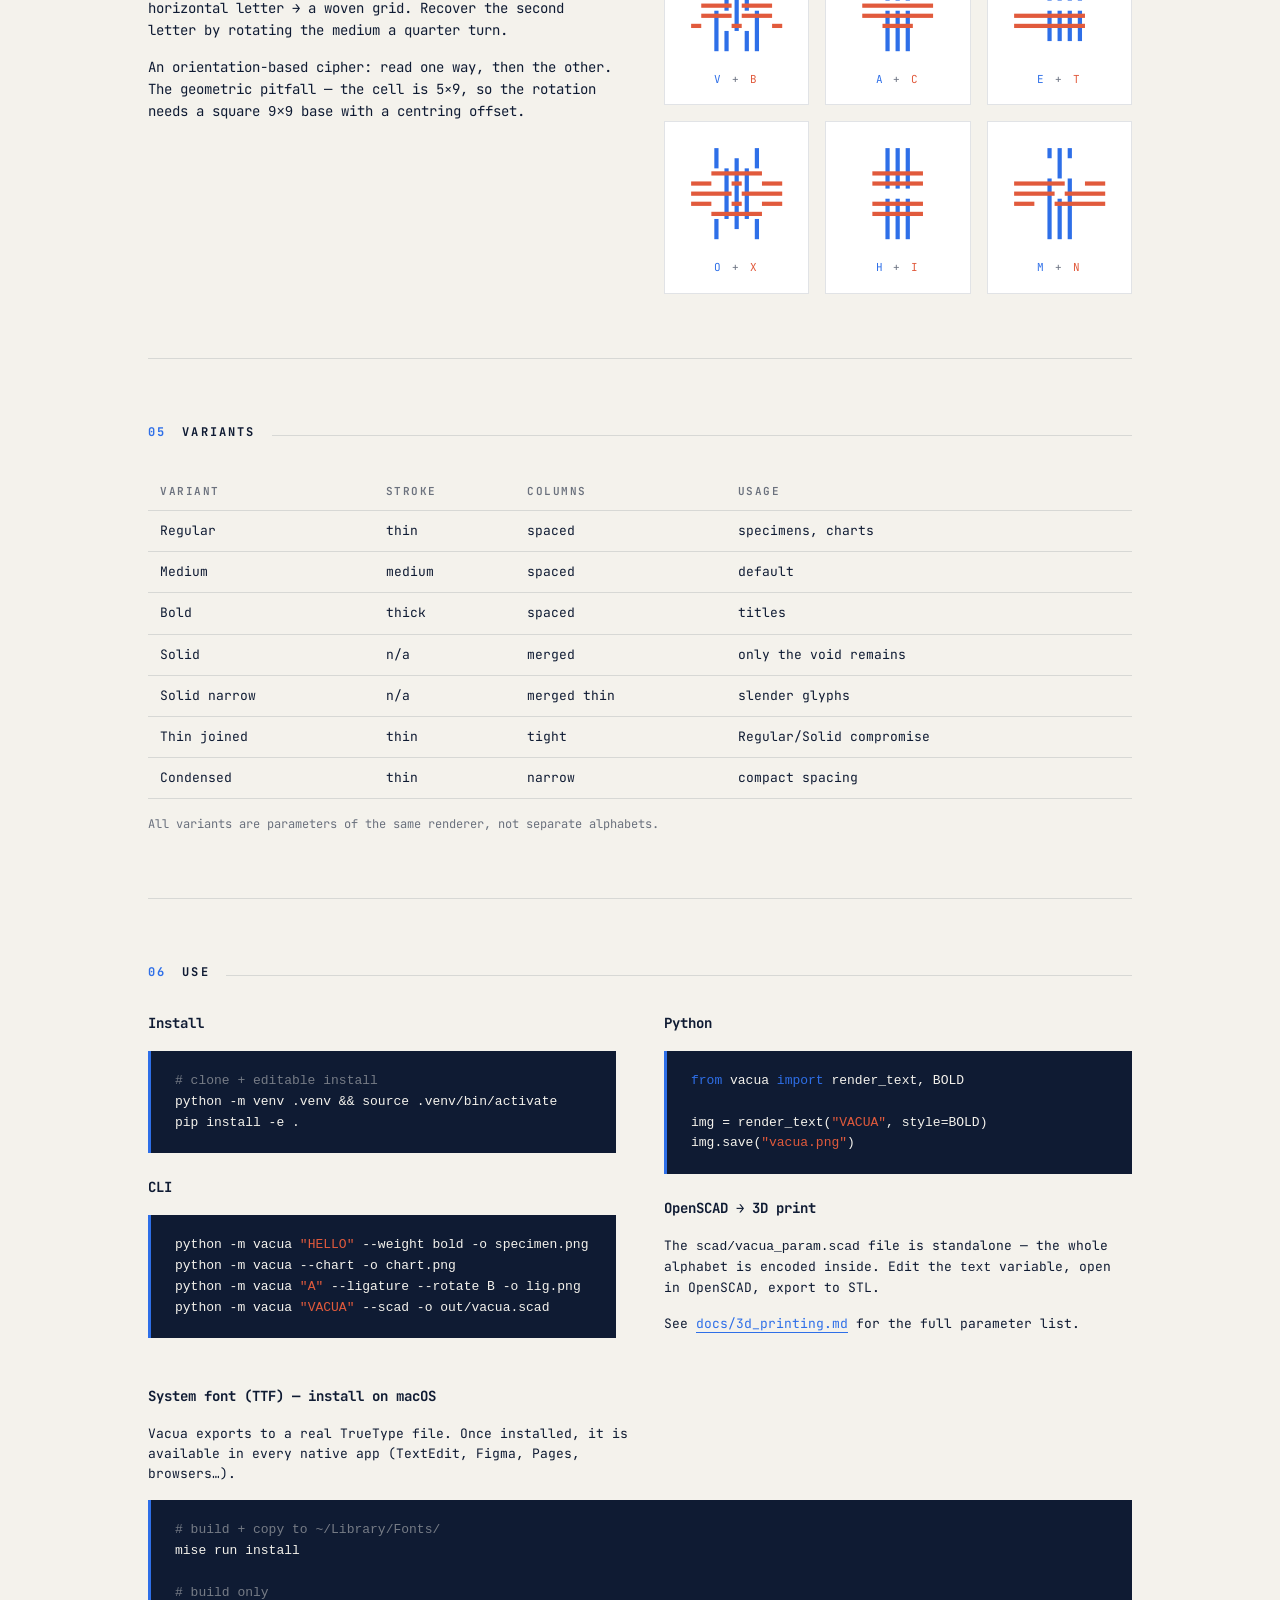
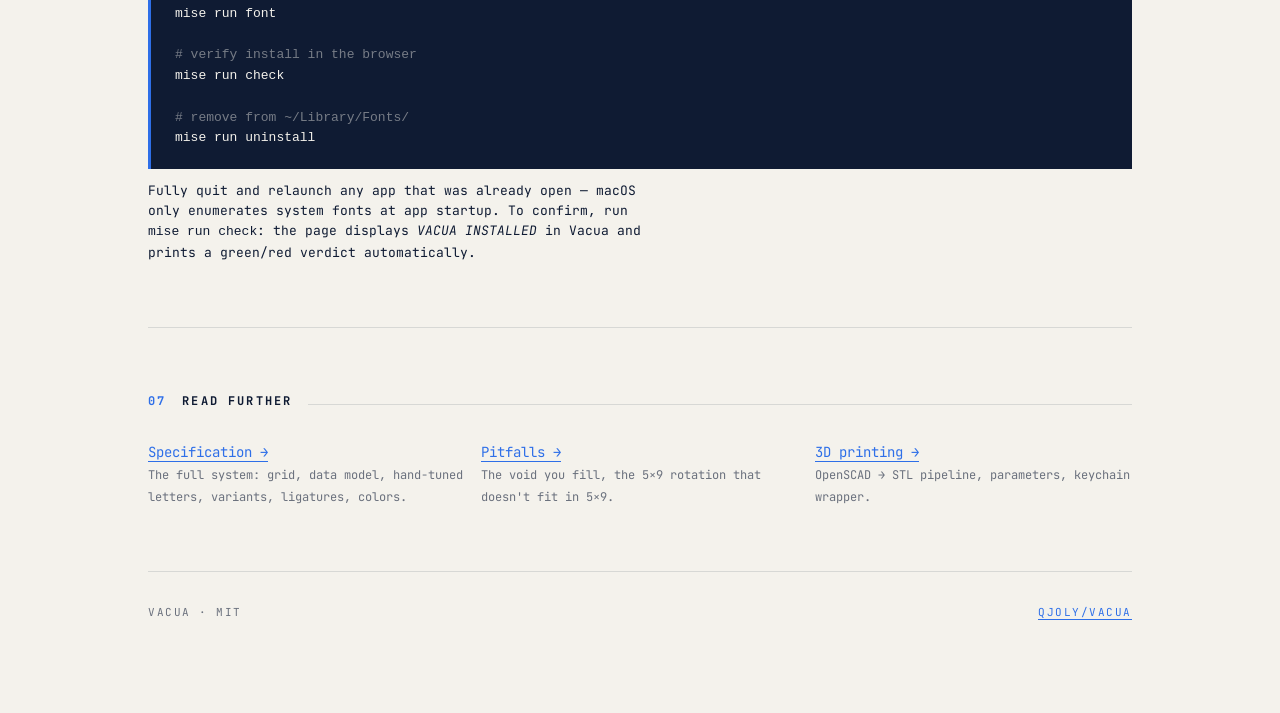
==== commit d7527650: "docs: add "Rotation ligatures" toggle to the text converter The playground converter now has a check" ====
--- a/docs/index.html
+++ b/docs/index.html
@@ -120,6 +120,12 @@
             <button type="button" data-w="thin">Thin</button>
             <button type="button" data-w="medium" class="on">Medium</button>
             <button type="button" data-w="bold">Bold</button>
+          </div>
+        </div>
+        <div class="ctrl">
+          <span class="ctrl-label">Ligatures</span>
+          <div class="seg" id="lig-seg">
+            <button type="button" id="lig-toggle">Rotation</button>
           </div>
         </div>
         <div class="ctrl-spacer"></div>
@@ -275,11 +281,13 @@
   const render = document.getElementById("vacua-render");
   const hint = document.getElementById("convert-hint");
   const weightSeg = document.getElementById("weight-seg");
+  const ligToggle = document.getElementById("lig-toggle");
 
   // barW per weight at cell=20, matching Python variants.py ratios
   // (REGULAR 4/14, MEDIUM 6/14, BOLD 9/14) scaled to cell=20.
   const WEIGHTS = { thin: 6, medium: 9, bold: 13 };
   let weight = "medium";
+  let ligature = false;
 
   function currentText() {
     return (input.value || "").toUpperCase();
@@ -297,11 +305,16 @@
   function paint() {
     const t = currentText() || " ";
     const barW = WEIGHTS[weight];
-    render.innerHTML = Vacua.renderWord(t, { cell: 20, barW, gap: 26, color: "#F4F2EC" });
+    render.innerHTML = ligature
+      ? Vacua.renderWordLigatures(t, { cell: 16, barW })
+      : Vacua.renderWord(t, { cell: 20, barW, gap: 26, color: "#F4F2EC" });
     const bad = unsupportedChars(t);
     if (bad.length) {
       hint.textContent = `Ignored (not in alphabet): ${bad.map(c => JSON.stringify(c)).join(" ")}`;
       hint.style.color = "#E15A3C";
+    } else if (ligature) {
+      hint.textContent = `Rotation ligatures · letters paired 2-by-2, the 2nd rotated 90° over the 1st`;
+      hint.style.color = "";
     } else {
       hint.textContent = `A–Z and "?" only · the top-left nub is the start-of-letter marker`;
       hint.style.color = "";
@@ -309,6 +322,11 @@
   }
 
   input.addEventListener("input", paint);
+  ligToggle.addEventListener("click", () => {
+    ligature = !ligature;
+    ligToggle.classList.toggle("on", ligature);
+    paint();
+  });
   weightSeg.addEventListener("click", e => {
     const btn = e.target.closest("button[data-w]");
     if (!btn) return;
@@ -321,12 +339,14 @@
   // Exports — re-render at a chosen color for download (dark on paper).
   function exportSVG() {
     const t = currentText() || " ";
-    return Vacua.renderWord(t, { cell: 20, barW: WEIGHTS[weight], gap: 26, color: "#0F1B33" });
+    return ligature
+      ? Vacua.renderWordLigatures(t, { cell: 16, barW: WEIGHTS[weight] })
+      : Vacua.renderWord(t, { cell: 20, barW: WEIGHTS[weight], gap: 26, color: "#0F1B33" });
   }
 
   function safeName() {
     const t = currentText().replace(/[^A-Z0-9?]+/g, "_").replace(/^_+|_+$/g, "");
-    return (t || "vacua") + "-" + weight;
+    return (t || "vacua") + "-" + weight + (ligature ? "-lig" : "");
   }
 
   function downloadBlob(blob, filename) {
--- a/docs/style.css
+++ b/docs/style.css
@@ -106,6 +106,10 @@
   gap: 48px;
   align-items: start;
 }
+/* Grid items default to min-width:auto (= content size). Without this, any
+   long line inside a <pre.code> forces the column to grow past the viewport
+   instead of triggering its own overflow-x:auto scroll. */
+.two-col > * { min-width: 0; }
 @media (max-width: 720px) { .two-col { grid-template-columns: 1fr; gap: 24px; } }
 
 /* PRINCIPLE ──────────────────────────────────────────────────── */
@@ -304,6 +308,7 @@
   font-size: 13px;
   line-height: 1.6;
   overflow-x: auto;
+  max-width: 100%;
   border-left: 3px solid var(--blue);
 }
 pre.code .c { color: rgba(244, 242, 236, 0.45); }
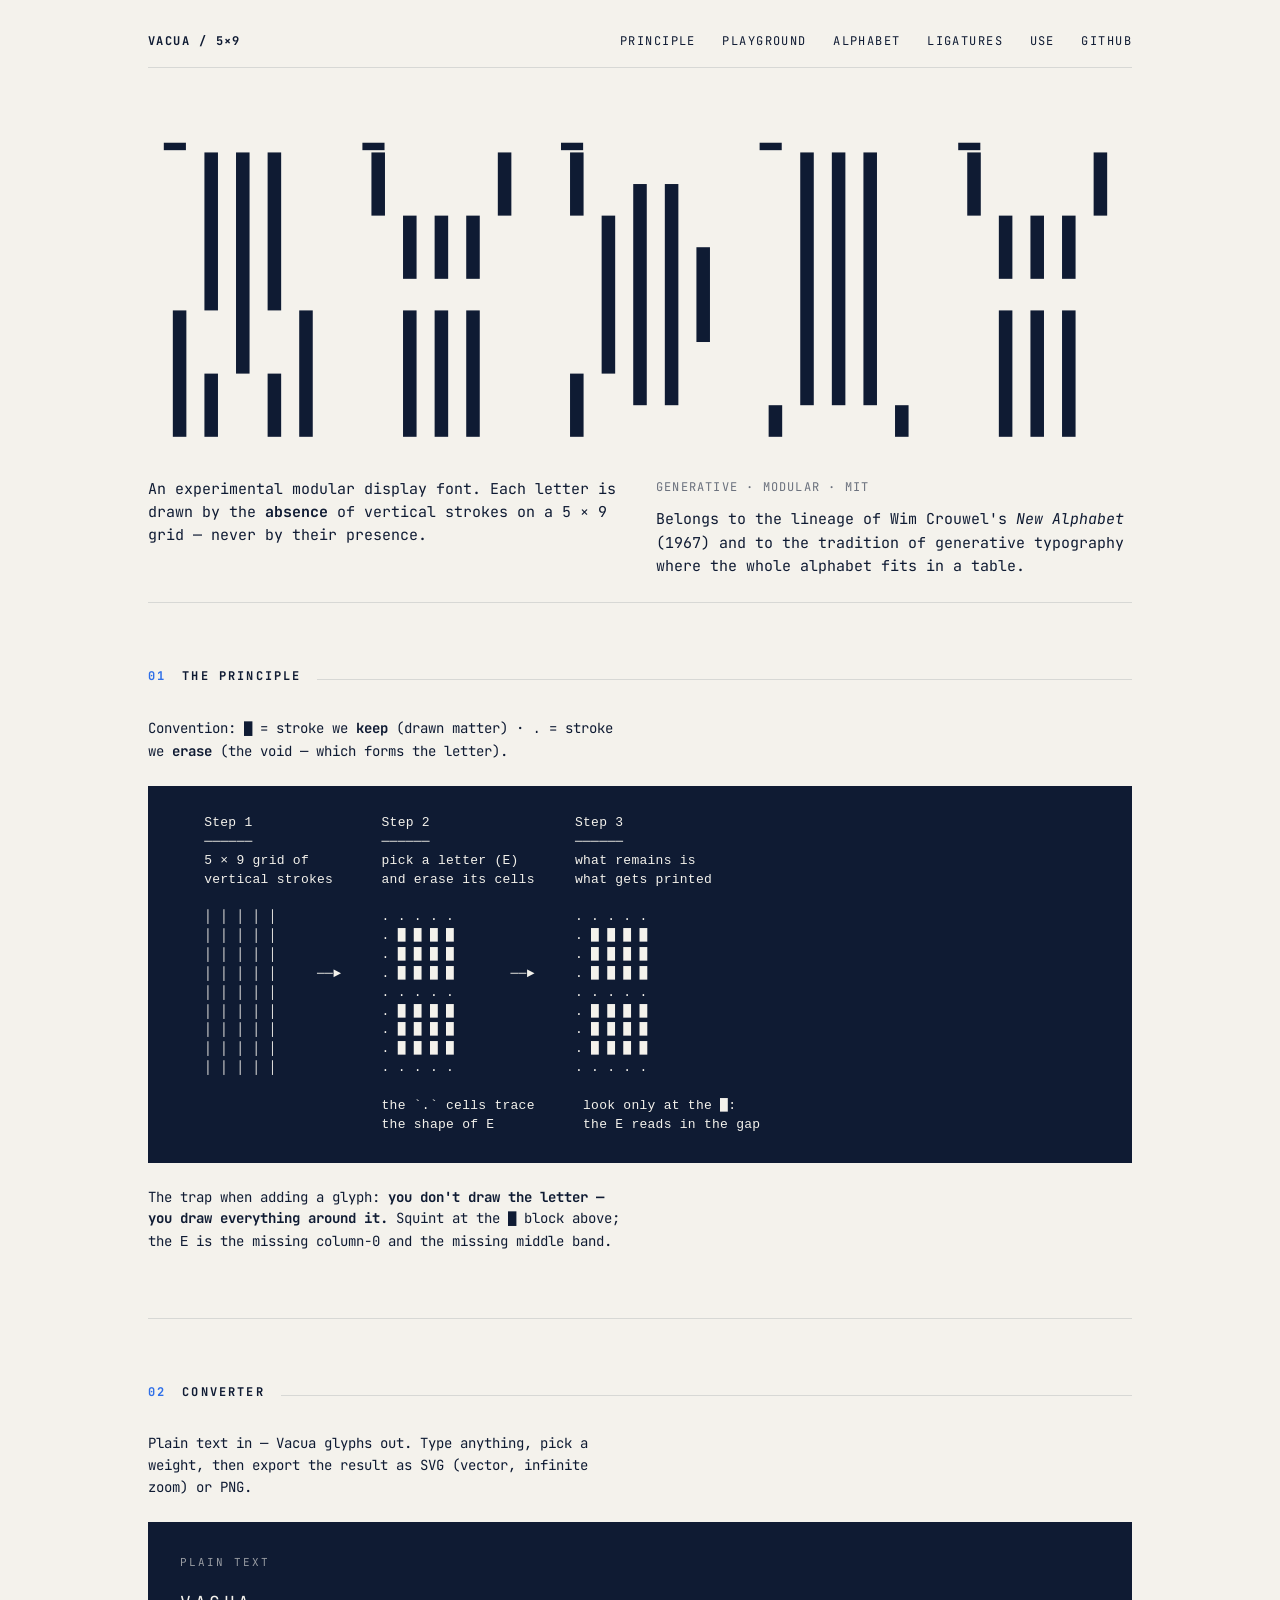
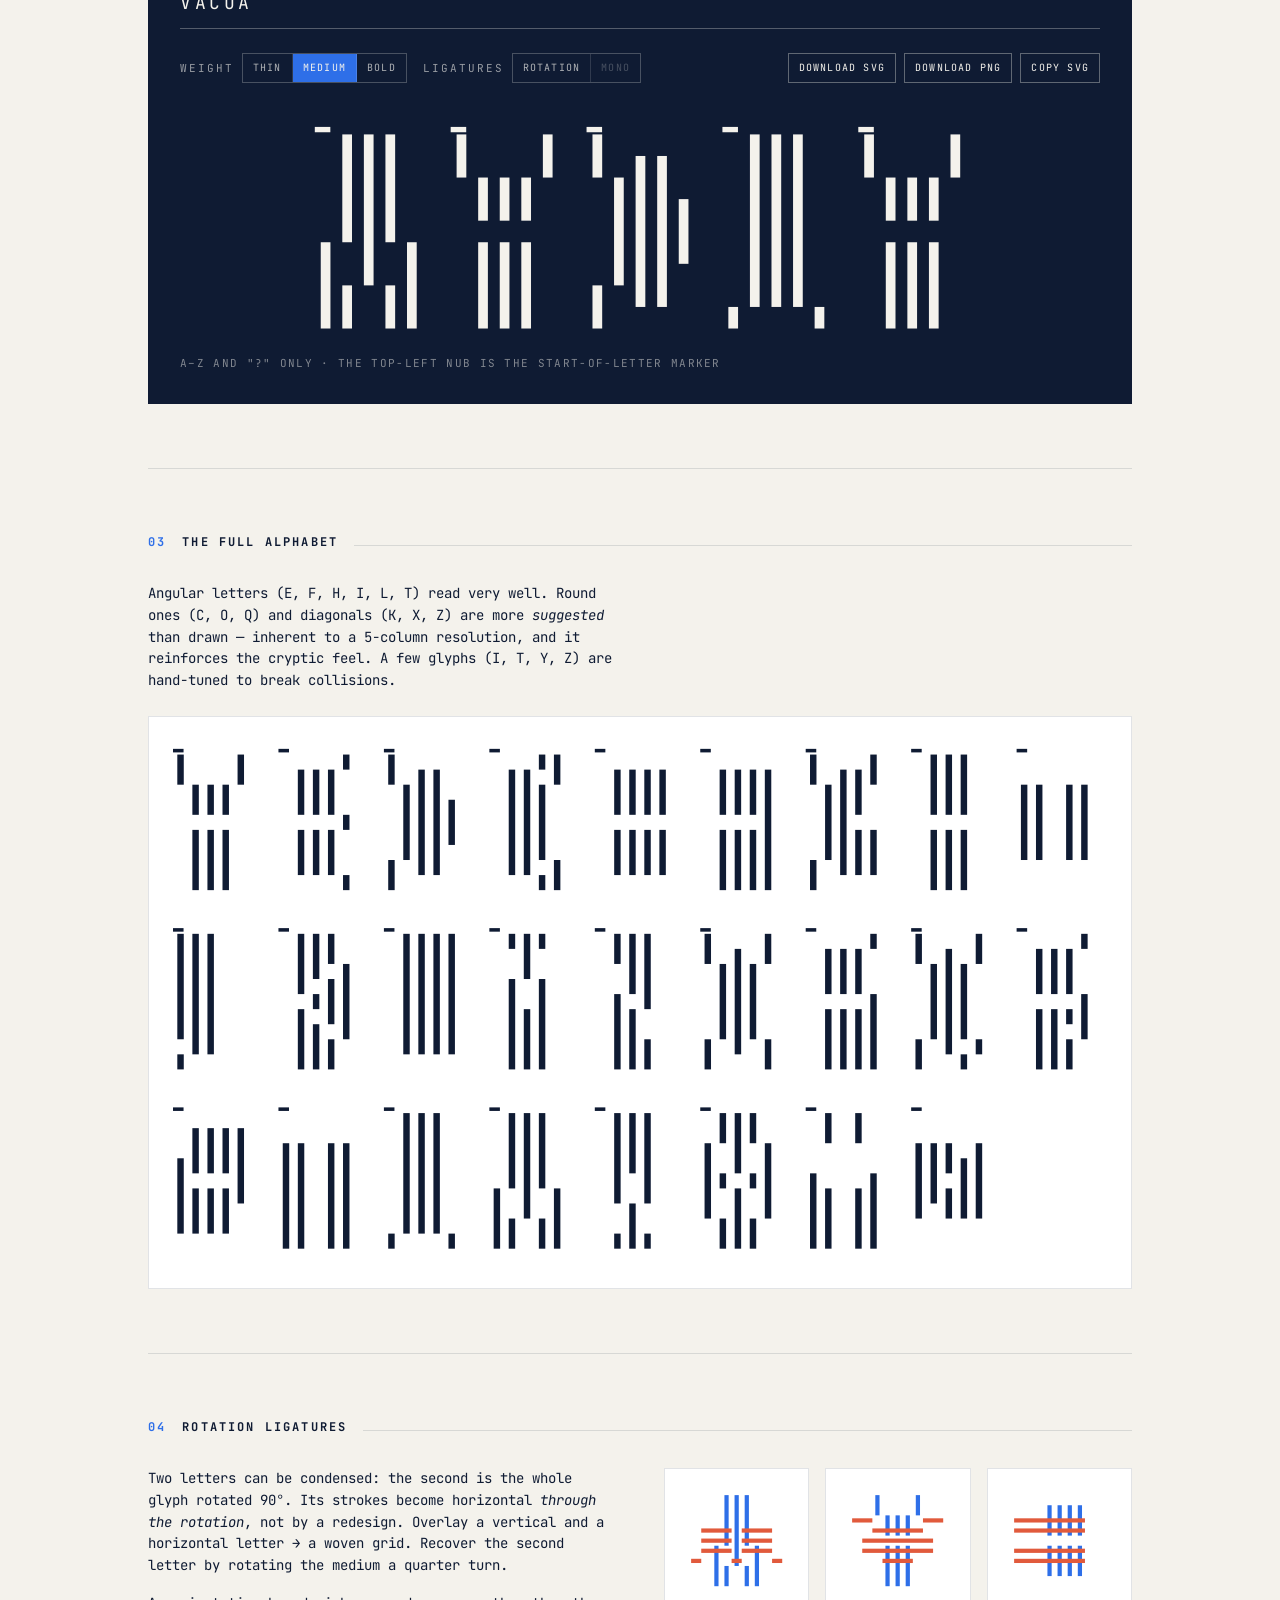
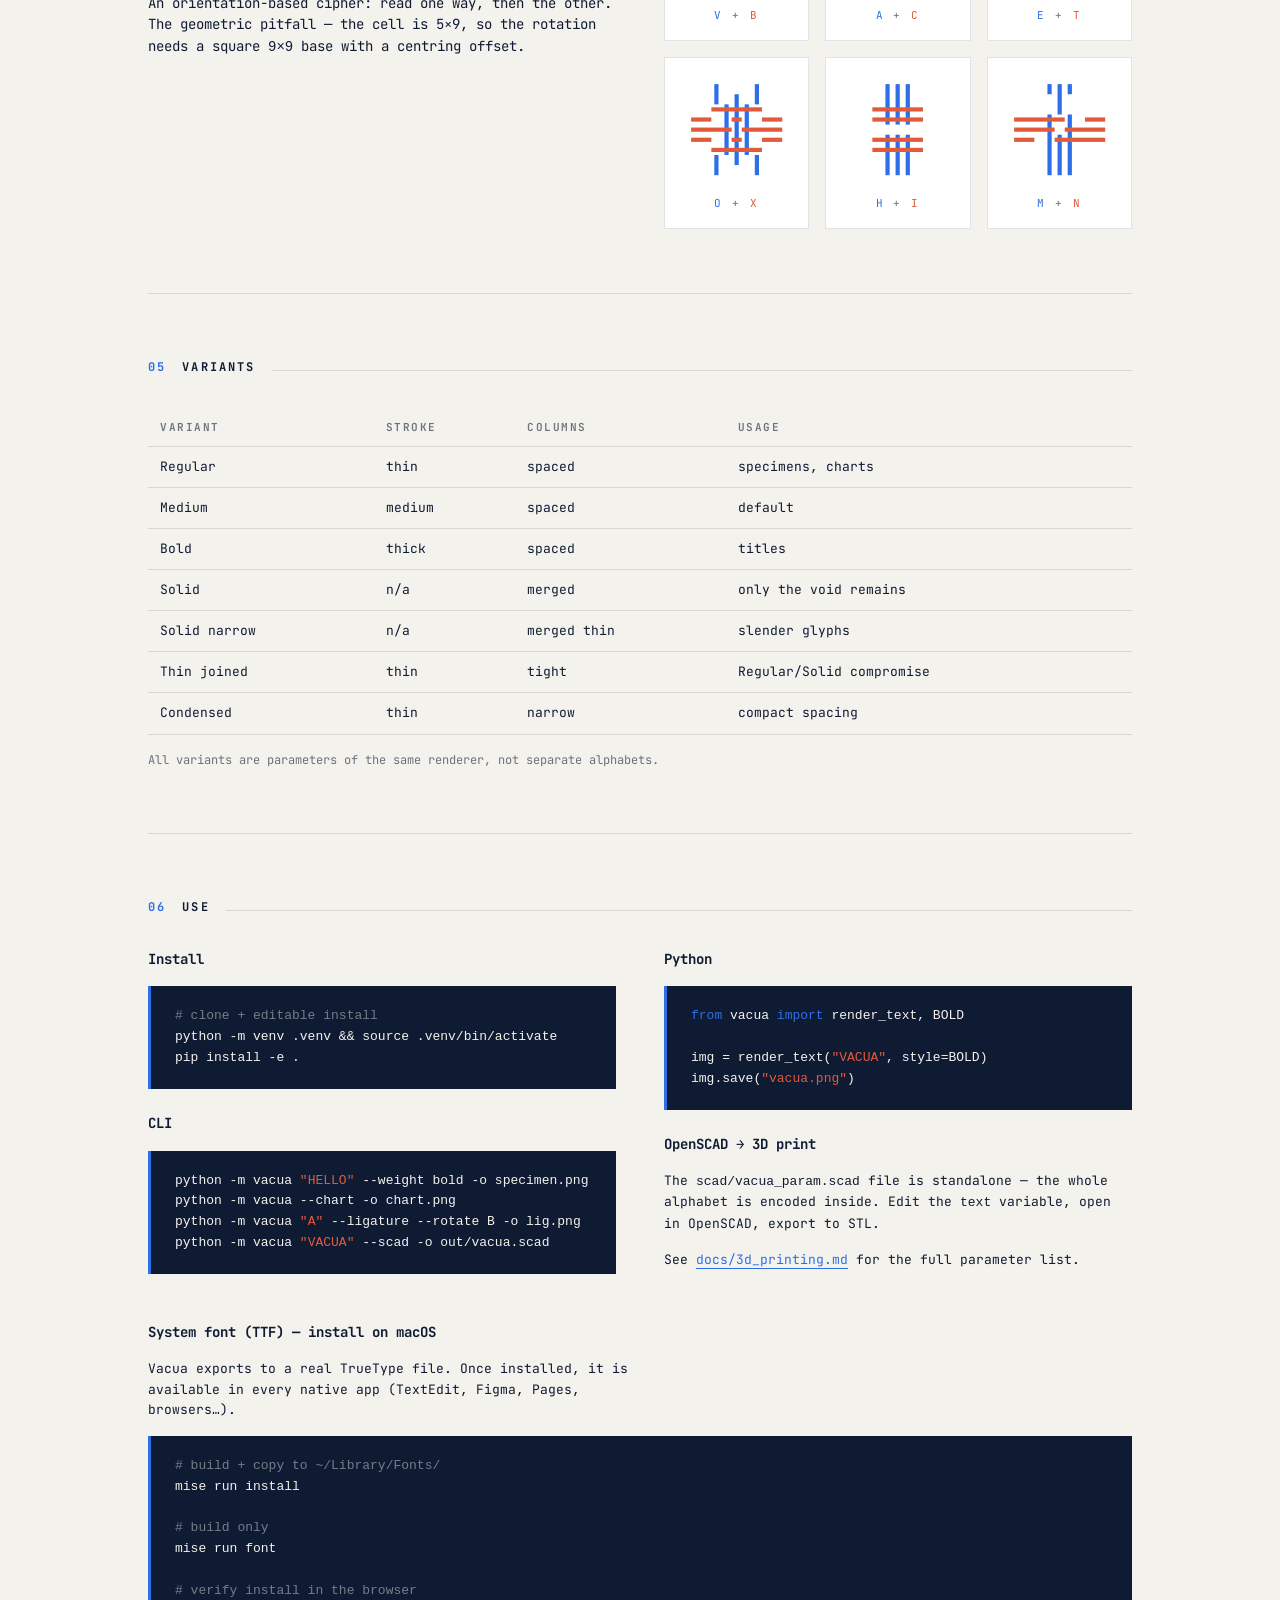
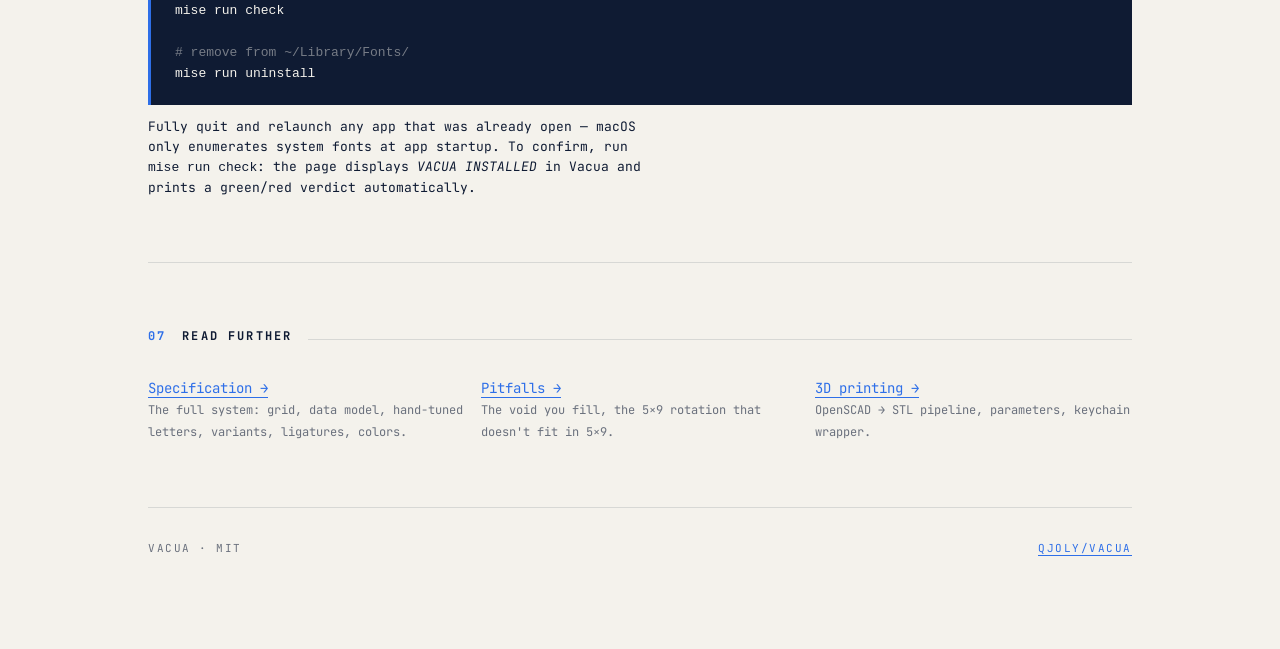
==== commit f0220135: "docs: add mono-color mode to ligature converter, shrink control buttons The converter's ligature tog" ====
--- a/docs/index.html
+++ b/docs/index.html
@@ -126,6 +126,7 @@
           <span class="ctrl-label">Ligatures</span>
           <div class="seg" id="lig-seg">
             <button type="button" id="lig-toggle">Rotation</button>
+            <button type="button" id="mono-toggle">Mono</button>
           </div>
         </div>
         <div class="ctrl-spacer"></div>
@@ -282,12 +283,14 @@
   const hint = document.getElementById("convert-hint");
   const weightSeg = document.getElementById("weight-seg");
   const ligToggle = document.getElementById("lig-toggle");
+  const monoToggle = document.getElementById("mono-toggle");
 
   // barW per weight at cell=20, matching Python variants.py ratios
   // (REGULAR 4/14, MEDIUM 6/14, BOLD 9/14) scaled to cell=20.
   const WEIGHTS = { thin: 6, medium: 9, bold: 13 };
   let weight = "medium";
   let ligature = false;
+  let mono = false;
 
   function currentText() {
     return (input.value || "").toUpperCase();
@@ -305,15 +308,18 @@
   function paint() {
     const t = currentText() || " ";
     const barW = WEIGHTS[weight];
+    const monoOpts = mono ? { colorA: "#F4F2EC", colorB: "#F4F2EC" } : {};
     render.innerHTML = ligature
-      ? Vacua.renderWordLigatures(t, { cell: 16, barW })
+      ? Vacua.renderWordLigatures(t, { cell: 16, barW, ...monoOpts })
       : Vacua.renderWord(t, { cell: 20, barW, gap: 26, color: "#F4F2EC" });
     const bad = unsupportedChars(t);
     if (bad.length) {
       hint.textContent = `Ignored (not in alphabet): ${bad.map(c => JSON.stringify(c)).join(" ")}`;
       hint.style.color = "#E15A3C";
     } else if (ligature) {
-      hint.textContent = `Rotation ligatures · letters paired 2-by-2, the 2nd rotated 90° over the 1st`;
+      hint.textContent = mono
+        ? `Rotation ligatures · mono · both letters share one color, tell them apart by orientation`
+        : `Rotation ligatures · letters paired 2-by-2, the 2nd rotated 90° over the 1st`;
       hint.style.color = "";
     } else {
       hint.textContent = `A–Z and "?" only · the top-left nub is the start-of-letter marker`;
@@ -321,12 +327,26 @@
     }
   }
 
+  // Mono only applies to ligatures — dim it when Rotation is off.
+  function syncMonoState() {
+    monoToggle.disabled = !ligature;
+    monoToggle.classList.toggle("off", !ligature);
+  }
+
   input.addEventListener("input", paint);
   ligToggle.addEventListener("click", () => {
     ligature = !ligature;
     ligToggle.classList.toggle("on", ligature);
+    syncMonoState();
     paint();
   });
+  monoToggle.addEventListener("click", () => {
+    if (!ligature) return;
+    mono = !mono;
+    monoToggle.classList.toggle("on", mono);
+    paint();
+  });
+  syncMonoState();
   weightSeg.addEventListener("click", e => {
     const btn = e.target.closest("button[data-w]");
     if (!btn) return;
@@ -339,14 +359,15 @@
   // Exports — re-render at a chosen color for download (dark on paper).
   function exportSVG() {
     const t = currentText() || " ";
+    const monoOpts = mono ? { colorA: "#0F1B33", colorB: "#0F1B33" } : {};
     return ligature
-      ? Vacua.renderWordLigatures(t, { cell: 16, barW: WEIGHTS[weight] })
+      ? Vacua.renderWordLigatures(t, { cell: 16, barW: WEIGHTS[weight], ...monoOpts })
       : Vacua.renderWord(t, { cell: 20, barW: WEIGHTS[weight], gap: 26, color: "#0F1B33" });
   }
 
   function safeName() {
     const t = currentText().replace(/[^A-Z0-9?]+/g, "_").replace(/^_+|_+$/g, "");
-    return (t || "vacua") + "-" + weight + (ligature ? "-lig" : "");
+    return (t || "vacua") + "-" + weight + (ligature ? (mono ? "-lig-mono" : "-lig") : "");
   }
 
   function downloadBlob(blob, filename) {
--- a/docs/style.css
+++ b/docs/style.css
@@ -188,13 +188,13 @@
   display: flex;
   flex-wrap: wrap;
   align-items: center;
-  gap: 24px;
+  gap: 16px;
 }
 .playground .ctrl-spacer { flex: 1; }
 .playground .ctrl {
   display: flex;
   align-items: center;
-  gap: 12px;
+  gap: 8px;
 }
 .playground .ctrl-label {
   font-size: 11px;
@@ -212,10 +212,10 @@
   border-right: 1px solid rgba(244, 242, 236, 0.15);
   color: rgba(244, 242, 236, 0.7);
   font: inherit;
-  font-size: 11px;
-  letter-spacing: 0.16em;
-  text-transform: uppercase;
-  padding: 8px 14px;
+  font-size: 10px;
+  letter-spacing: 0.12em;
+  text-transform: uppercase;
+  padding: 6px 10px;
   cursor: pointer;
 }
 .playground .seg button:last-child { border-right: 0; }
@@ -224,6 +224,11 @@
   background: var(--blue);
   color: var(--paper);
 }
+.playground .seg button.off {
+  opacity: 0.35;
+  cursor: not-allowed;
+}
+.playground .seg button.off:hover { color: rgba(244, 242, 236, 0.7); }
 .playground .ctrl-actions {
   display: flex;
   gap: 8px;
@@ -234,10 +239,10 @@
   border: 1px solid rgba(244, 242, 236, 0.35);
   color: var(--paper);
   font: inherit;
-  font-size: 11px;
-  letter-spacing: 0.16em;
-  text-transform: uppercase;
-  padding: 8px 14px;
+  font-size: 10px;
+  letter-spacing: 0.12em;
+  text-transform: uppercase;
+  padding: 6px 10px;
   cursor: pointer;
   transition: background 0.12s, color 0.12s, border-color 0.12s;
 }
